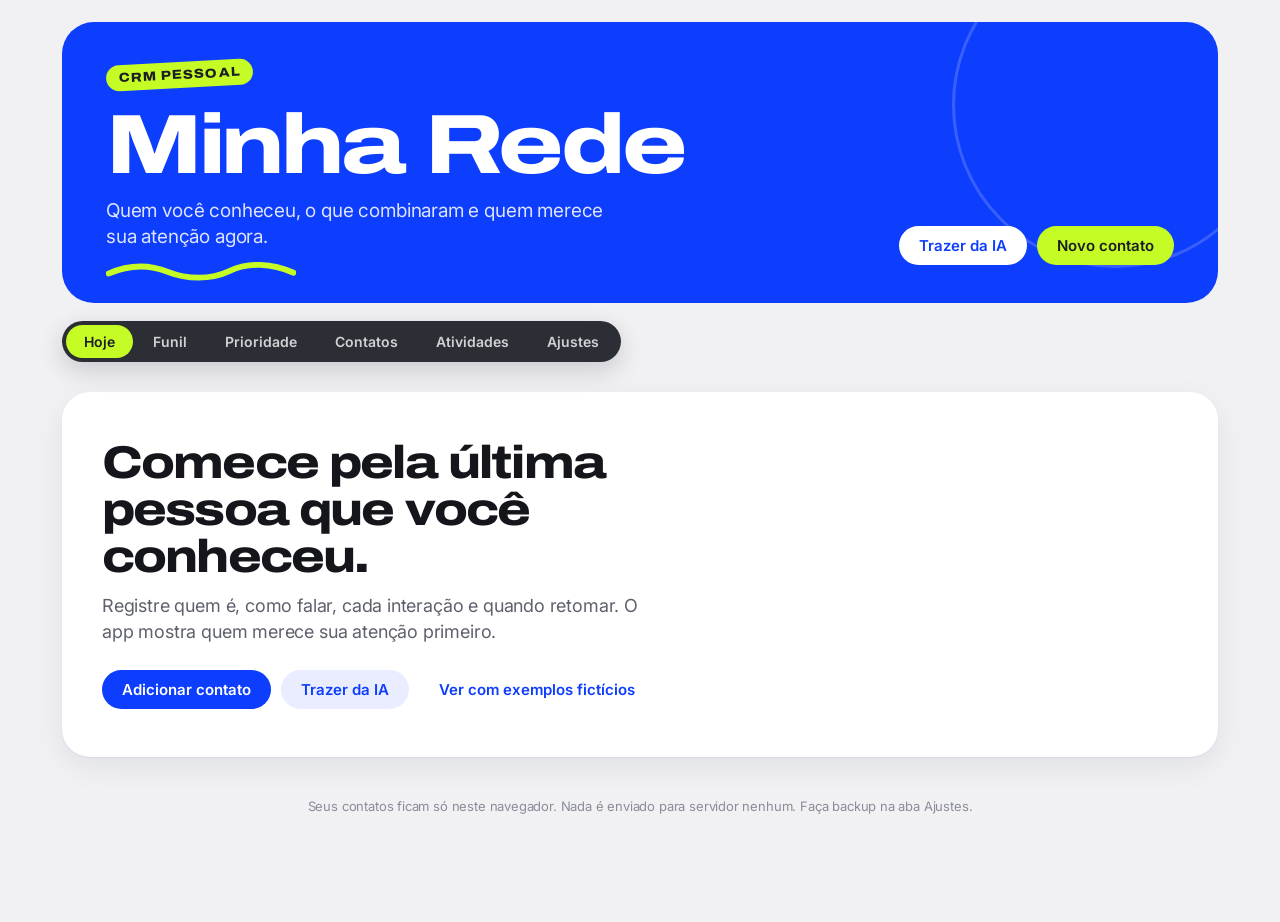
==== index.html @ cfb5c1d8 "Minha Rede: CRM pessoal do workshop IA na prática para lideranças App que roda no navegador, sem ins" ====
<!doctype html>
<html lang="pt-BR">
<head>
<meta charset="utf-8">
<meta name="viewport" content="width=device-width, initial-scale=1">
<title>Minha Rede · CRM pessoal</title>
<meta name="description" content="CRM pessoal para quem conhece muita gente em eventos e reuniões. Roda no navegador, sem servidor.">
<meta name="theme-color" content="#F1F1F4" media="(prefers-color-scheme: light)">
<meta name="theme-color" content="#111217" media="(prefers-color-scheme: dark)">
<link rel="preconnect" href="https://fonts.googleapis.com">
<link rel="preconnect" href="https://fonts.gstatic.com" crossorigin>
<link rel="stylesheet" href="https://fonts.googleapis.com/css2?family=Archivo:wdth,wght@62..125,600..900&family=Inter:wght@400;500;600;700&display=swap">
<link rel="stylesheet" href="styles.css">
</head>
<body>
<div class="wrap">
  <header class="top">
    <div class="brand">
      <span class="vol">CRM pessoal</span>
      <h1 id="appName">Minha Rede</h1>
      <p class="sub">Quem você conheceu, o que combinaram e quem merece sua atenção agora.</p>
    </div>
    <div class="actions">
      <button class="btn" type="button" data-open="importar">Trazer da IA</button>
      <button class="btn primary" type="button" data-open="novo">Novo contato</button>
    </div>
  </header>

  <nav class="tabs" aria-label="Seções">
    <button type="button" data-view="hoje">Hoje <span class="n" id="nFila"></span></button>
    <button type="button" data-view="funil">Funil</button>
    <button type="button" data-view="matriz">Prioridade</button>
    <button type="button" data-view="contatos">Contatos</button>
    <button type="button" data-view="atividades">Atividades</button>
    <button type="button" data-view="ajustes">Ajustes</button>
  </nav>

  <main id="view"></main>

  <footer class="foot">Seus contatos ficam só neste navegador. Nada é enviado para servidor nenhum. Faça backup na aba Ajustes.</footer>
</div>

<dialog id="dlg" aria-label="Janela do contato"><div id="dlgBody"></div></dialog>
<div id="toast" role="status" aria-live="polite"></div>
<noscript>Este app precisa de JavaScript ligado no navegador.</noscript>

<script src="config.js"></script>
<script src="app.js"></script>
</body>
</html>
---- styles.css ----
/* Minha Rede · identidade do workshop (azul elétrico, limão e grafite) com acabamento de app da Apple */
:root {
  --azul: #0D3DFD;
  --azul-soft: rgba(13, 61, 253, .09);
  --lima: #C6FC26;
  --grafite: #1C1E25;
  --rosa: #FF3D71;
  --laranja: #FF8A1F;

  --tint: var(--azul);
  --tint-soft: var(--azul-soft);
  --bg: #F1F1F4;
  --card: #FFFFFF;
  --ink: #15161B;
  --ink2: #5E616D;
  --muted: #8A8D99;
  --sep: rgba(28, 30, 37, .1);
  --fill: #E6E6EB;
  --field: #FFFFFF;
  --field-line: #D6D6DD;
  --red: var(--rosa);
  --shadow: 0 1px 2px rgba(20, 22, 40, .05), 0 10px 30px rgba(20, 22, 40, .07);
  --r: 22px;
  --font: "Inter", -apple-system, BlinkMacSystemFont, "SF Pro Text", "Segoe UI", Roboto, sans-serif;
  --font-d: "Archivo", "Inter", -apple-system, BlinkMacSystemFont, sans-serif;
  --risco: url("data:image/svg+xml,%3Csvg xmlns='http://www.w3.org/2000/svg' viewBox='0 0 200 24' preserveAspectRatio='none'%3E%3Cpath d='M3 15C25 4 45 4 65 13s45 10 65-1 45-9 67 2' fill='none' stroke='%23C6FC26' stroke-width='7' stroke-linecap='round'/%3E%3C/svg%3E");
}
@media (prefers-color-scheme: dark) {
  :root {
    --azul: #3D63FF;
    --azul-soft: rgba(61, 99, 255, .18);
    --bg: #111217;
    --card: #1C1E25;
    --ink: #F4F4F7;
    --ink2: #B4B6C0;
    --muted: #8A8D99;
    --sep: rgba(255, 255, 255, .09);
    --fill: #2A2D37;
    --field: #2A2D37;
    --field-line: #3A3D48;
    --shadow: none;
  }
}

* { box-sizing: border-box; }
html { color-scheme: light dark; }
body {
  margin: 0; min-height: 100vh; background: var(--bg); color: var(--ink);
  font: 400 16px/1.47 var(--font); letter-spacing: -.011em; -webkit-font-smoothing: antialiased;
}
:focus-visible { outline: 3px solid var(--lima); outline-offset: 2px; }

/* Estrutura */
.wrap { max-width: 1200px; margin: 0 auto; padding: 0 22px; }

/* Cabeçalho: faixa azul como a capa do workshop */
header.top {
  position: relative; overflow: hidden; display: flex; justify-content: space-between; align-items: flex-end; gap: 24px; flex-wrap: wrap;
  margin: 22px 0 18px; padding: 40px 44px 38px; border-radius: 32px; background: var(--azul); color: #fff;
}
header.top::after {
  content: ""; position: absolute; right: -60px; top: -80px; width: 320px; height: 320px; border-radius: 50%;
  border: 3px solid rgba(255, 255, 255, .18); pointer-events: none;
}
header.top::before {
  content: ""; position: absolute; left: 44px; bottom: 22px; width: 190px; height: 20px; background: var(--risco) no-repeat center/100% 100%; pointer-events: none;
}
.brand { position: relative; z-index: 1; }
.vol {
  display: inline-block; background: var(--lima); color: var(--grafite); font: 800 13px var(--font-d); font-stretch: 112%;
  letter-spacing: .08em; text-transform: uppercase; padding: 6px 13px; border-radius: 999px; transform: rotate(-3deg);
}
h1 { font: 800 clamp(46px, 7vw, 84px)/.95 var(--font-d); font-stretch: 125%; letter-spacing: -.04em; margin: 18px 0 12px; }
.sub { color: rgba(255, 255, 255, .86); max-width: 42ch; margin: 0 0 14px; font-size: 19px; line-height: 1.4; }
.actions, .row { display: flex; gap: 10px; align-items: center; flex-wrap: wrap; }
header.top .actions { position: relative; z-index: 1; }
header.top .btn { background: #fff; color: var(--azul); }
header.top .btn.primary { background: var(--lima); color: var(--grafite); }

/* Controle segmentado */
.tabs {
  position: sticky; top: 12px; z-index: 5; display: inline-flex; gap: 2px; padding: 4px; margin-bottom: 30px;
  max-width: 100%; overflow-x: auto; border-radius: 999px;
  background: color-mix(in srgb, var(--grafite) 92%, transparent); backdrop-filter: saturate(180%) blur(20px);
  box-shadow: 0 8px 24px rgba(20, 22, 40, .18);
}
.tabs button {
  appearance: none; border: 0; background: transparent; color: rgba(255, 255, 255, .78);
  font: 600 14px var(--font); padding: 8px 18px; border-radius: 999px; cursor: pointer; white-space: nowrap;
}
.tabs button:hover { color: #fff; }
.tabs button[aria-current="page"] { background: var(--lima); color: var(--grafite); }
.n { display: inline-grid; place-items: center; min-width: 19px; height: 19px; padding: 0 5px; margin-left: 5px; border-radius: 999px; background: var(--rosa); color: #fff; font-size: 11.5px; font-weight: 700; }
.n:empty { display: none; }

/* Botões e chips */
.btn {
  appearance: none; display: inline-flex; align-items: center; gap: 6px; border: 0;
  background: var(--tint-soft); color: var(--tint); font: 600 15px var(--font);
  padding: 10px 20px; border-radius: 999px; cursor: pointer; text-decoration: none; transition: filter .15s, transform .1s;
}
.btn:hover { filter: brightness(.96); }
.btn:active { transform: scale(.97); }
.btn.primary { background: var(--azul); color: #fff; }
.btn.ghost { background: transparent; }
.btn.ghost:hover { background: var(--tint-soft); }
.btn.danger { background: rgba(255, 61, 113, .1); color: var(--rosa); }
.btn.sm { padding: 6px 14px; font-size: 13px; }
.chip {
  display: inline-flex; align-items: center; border: 0; background: var(--fill); color: var(--ink);
  border-radius: 999px; padding: 6px 13px; font: 600 13px var(--font); cursor: pointer; text-decoration: none; white-space: nowrap;
}
.chip:hover { background: var(--lima); color: var(--grafite); }

/* Cores por quadrante */
.q-agir { --qc: var(--rosa); --qt: #fff; }
.q-agendar { --qc: var(--azul); --qt: #fff; }
.q-rapido { --qc: var(--lima); --qt: var(--grafite); }
.q-depois { --qc: #5B5E6B; --qt: #fff; }
.badge { display: inline-block; font: 700 12px var(--font); padding: 3px 10px; border-radius: 999px; color: var(--qt); background: var(--qc); }
.avatar {
  flex: none; width: 44px; height: 44px; border-radius: 50%; display: grid; place-items: center;
  font: 800 14px var(--font-d); font-stretch: 112%; color: var(--qt, #fff); background: var(--qc, #5B5E6B);
}
.avatar.sm { width: 32px; height: 32px; font-size: 11px; }
.avatar.lg { width: 68px; height: 68px; font-size: 22px; }

/* Tela Hoje */
.metrics { display: grid; grid-template-columns: repeat(4, minmax(0, 1fr)); gap: 12px; margin-bottom: 40px; }
.metric { border-radius: var(--r); padding: 18px 20px; background: var(--card); box-shadow: var(--shadow); }
.metric:nth-child(1) { background: var(--grafite); color: #fff; }
.metric:nth-child(2) { background: var(--rosa); color: #fff; }
.metric:nth-child(3) { background: var(--lima); color: var(--grafite); }
.metric:nth-child(4) { background: var(--azul); color: #fff; }
.metric span { font: 600 13px var(--font); opacity: .85; }
.metric b { display: block; font: 800 46px/1.05 var(--font-d); font-stretch: 125%; letter-spacing: -.04em; margin-top: 6px; }

.bloco { margin-bottom: 40px; }
.bloco-h h2 { font: 800 30px/1.1 var(--font-d); font-stretch: 118%; letter-spacing: -.03em; margin: 0; }
.bloco-h p { color: var(--ink2); margin: 4px 0 14px; font-size: 16px; }
.lista { background: var(--card); border-radius: var(--r); box-shadow: var(--shadow); overflow: hidden; }

.card {
  position: relative; display: grid; grid-template-columns: auto minmax(0, 1fr) auto; gap: 14px; align-items: start; cursor: pointer;
  padding: 18px 22px 18px 26px; border-bottom: 1px solid var(--sep); transition: background .15s;
}
.card::before { content: ""; position: absolute; left: 0; top: 14px; bottom: 14px; width: 5px; border-radius: 0 5px 5px 0; background: var(--qc); }
.card:last-child { border-bottom: 0; }
.card:hover { background: color-mix(in srgb, var(--fill) 40%, transparent); }
.linha1 { display: flex; align-items: center; gap: 8px; flex-wrap: wrap; }
.card h3 { margin: 0; font: 700 17px var(--font); letter-spacing: -.015em; }
.meta { margin: 1px 0 0; color: var(--ink2); font-size: 15px; }
.why { margin: 6px 0 0; color: var(--muted); font-size: 13px; }
.next { margin: 8px 0 0; font-size: 15px; }
.next span { font-weight: 700; color: var(--azul); margin-right: 6px; }
.next span::after { content: ":"; }
.quick { display: flex; flex-direction: column; gap: 6px; align-items: flex-end; }

/* Tela Prioridade */
.regra {
  display: flex; gap: 16px; align-items: center; justify-content: space-between; flex-wrap: wrap;
  background: var(--card); border-radius: var(--r); box-shadow: var(--shadow);
  padding: 16px 22px; margin-bottom: 14px; color: var(--ink2); font-size: 15px;
}
.regra p { margin: 0; max-width: 78ch; }
.regra b { color: var(--ink); font-weight: 700; }
.matriz { display: grid; grid-template-columns: 1fr 1fr; gap: 12px; }
.quad { background: var(--card); border-radius: 24px; box-shadow: var(--shadow); padding: 0 20px 12px; min-height: 200px; overflow: hidden; }
.quad-h { display: flex; align-items: center; gap: 10px; flex-wrap: wrap; margin: 0 -20px 6px; padding: 14px 20px; background: var(--qc); color: var(--qt); }
.quad-h h3 { font: 800 21px var(--font-d); font-stretch: 112%; letter-spacing: -.02em; margin: 0; }
.quad-h span { font-size: 13px; opacity: .85; }
.quad-h b { margin-left: auto; font: 800 24px var(--font-d); font-stretch: 125%; }
.mini {
  display: flex; gap: 12px; align-items: center; width: 100%; padding: 10px 0; text-align: left;
  font: inherit; color: var(--ink); cursor: pointer; background: transparent; border: 0; border-top: 1px solid var(--sep);
}
.quad-h + .mini { border-top: 0; }
.mini:hover b { color: var(--azul); }
.mini b { display: block; font-size: 15px; font-weight: 700; }
.mini small { display: block; color: var(--muted); font-size: 13px; }
.quad .nada { padding: 8px 0; }

/* Tela Contatos */
.filtros { display: grid; grid-template-columns: minmax(0, 1fr) 200px 200px; gap: 10px; margin-bottom: 14px; }
.tabela { background: var(--card); border-radius: var(--r); box-shadow: var(--shadow); overflow: hidden; }
.tr {
  display: grid; grid-template-columns: minmax(0, 2.2fr) 1.1fr 1.3fr 1fr 1.2fr; gap: 12px; align-items: center;
  width: 100%; padding: 12px 22px; border: 0; border-bottom: 1px solid var(--sep);
  background: transparent; color: var(--ink); font: inherit; font-size: 15px; text-align: left; cursor: pointer;
}
.tr:last-child { border-bottom: 0; }
.tr:hover { background: color-mix(in srgb, var(--fill) 40%, transparent); }
.th { cursor: default; color: var(--muted); font: 700 12px var(--font); letter-spacing: .06em; text-transform: uppercase; }
.th:hover { background: transparent; }
.pessoa { display: flex; gap: 12px; align-items: center; min-width: 0; }
.pessoa b { display: block; font-weight: 700; }
.pessoa small { display: block; color: var(--muted); font-size: 13px; white-space: nowrap; overflow: hidden; text-overflow: ellipsis; }

/* Formulários */
input, select, textarea {
  width: 100%; font: 400 16px var(--font); color: var(--ink); letter-spacing: -.011em;
  background: var(--field); border: 1px solid var(--field-line); border-radius: 12px; padding: 10px 12px;
  transition: border-color .15s, box-shadow .15s;
}
textarea { resize: vertical; min-height: 72px; }
input:focus, select:focus, textarea:focus { outline: none; border-color: var(--azul); box-shadow: 0 0 0 4px var(--azul-soft); }
input::placeholder, textarea::placeholder { color: var(--muted); }
.campo { display: block; }
.campo > span { display: block; font: 600 13px var(--font); color: var(--ink2); margin-bottom: 5px; }
.campo em { color: var(--rosa); font-style: normal; }
.campo small { display: block; color: var(--muted); font-size: 12px; margin-top: 4px; }
.grid2 { display: grid; grid-template-columns: 1fr 1fr; gap: 12px; }
.grid3 { display: grid; grid-template-columns: repeat(3, minmax(0, 1fr)); gap: 12px; }
fieldset { border: 0; padding: 0; margin: 0 0 26px; min-width: 0; }
legend { font: 800 20px var(--font-d); font-stretch: 112%; letter-spacing: -.02em; margin-bottom: 10px; padding: 0; }
fieldset > .campo, fieldset > .grid2 + .campo { margin-top: 12px; }
.check { display: flex; gap: 10px; align-items: center; margin-top: 12px; font-size: 15px; color: var(--ink2); }
.check input { width: 20px; height: 20px; accent-color: var(--azul); }
.atalhos { display: flex; gap: 6px; flex-wrap: wrap; margin-top: 10px; }
.erro { color: var(--rosa); font-size: 14px; margin: 6px 0 0; }
.erro:empty { display: none; }

/* Janela */
dialog {
  width: min(760px, calc(100vw - 24px)); max-height: calc(100vh - 40px); padding: 0; overflow: auto;
  border: 0; border-radius: 26px; color: var(--ink); background: var(--card);
  box-shadow: 0 30px 90px rgba(10, 12, 40, .3);
}
dialog::backdrop { background: rgba(13, 20, 60, .35); backdrop-filter: blur(6px); }
.dlg-h {
  position: sticky; top: 0; z-index: 2; display: flex; justify-content: space-between; gap: 16px; align-items: flex-start;
  padding: 22px 24px 16px; border-bottom: 1px solid var(--sep);
  background: color-mix(in srgb, var(--card) 88%, transparent); backdrop-filter: saturate(180%) blur(20px);
}
.dlg-h h2 { font: 800 30px/1.05 var(--font-d); font-stretch: 118%; letter-spacing: -.035em; margin: 8px 0 0; }
.dlg-h .vol { font-size: 11px; }
.dlg-b { padding: 18px 24px 6px; }
.dlg-f { display: flex; justify-content: flex-end; gap: 10px; flex-wrap: wrap; padding: 14px 24px 22px; }
.x {
  flex: none; appearance: none; width: 32px; height: 32px; border-radius: 50%; cursor: pointer; border: 0;
  background: var(--fill); color: var(--ink2); font-size: 19px; line-height: 1;
}
.pessoa-h { display: flex; gap: 16px; align-items: center; }
.pessoa-h .meta { margin-top: 2px; }
.why.big { font-size: 15px; color: var(--ink2); margin: 0 0 14px; }
.concluir { border-radius: 20px; padding: 18px; margin: 18px 0; background: var(--bg); transition: box-shadow .3s; }
.concluir.pulse { box-shadow: 0 0 0 3px var(--lima), 0 0 0 7px var(--azul-soft); }
.dlg-b h3 { font: 800 20px var(--font-d); font-stretch: 112%; letter-spacing: -.02em; margin: 0 0 4px; }
.concluir p { margin: 0 0 10px; color: var(--muted); font-size: 14px; }
.concluir .grid2 { margin: 10px 0 0; }
.concluir .btn { margin-top: 12px; }
.dados { display: grid; grid-template-columns: 170px minmax(0, 1fr); gap: 0; margin: 0 0 24px; font-size: 15px; background: var(--bg); border-radius: 16px; overflow: hidden; }
.dados dt, .dados dd { padding: 10px 14px; border-bottom: 1px solid var(--sep); }
.dados dt { color: var(--muted); }
.dados dd { margin: 0; white-space: pre-wrap; word-break: break-word; }
.dados dt:last-of-type, .dados dd:last-of-type { border-bottom: 0; }
.dados a { color: var(--azul); }
.passos { padding-left: 20px; margin: 0 0 16px; display: grid; gap: 10px; color: var(--ink2); }
.passos b { color: var(--ink); font-weight: 700; }
.passos .btn { margin-top: 8px; }

/* Tipos de interação: cor de cada um */
.ti-reuniao { --tc: var(--azul); }
.ti-ligacao { --tc: #12A150; }
.ti-whatsapp { --tc: #1DAA55; }
.ti-email { --tc: var(--laranja); }
.ti-linkedin { --tc: #0A66C2; }
.ti-evento { --tc: #8B3DFF; }
.ti-cafe { --tc: #A0673C; }
.ti-nota { --tc: #5B5E6B; }
.ti-sistema { --tc: #9A9DA8; }
.ti-inicio { --tc: #7FA800; }

/* Linha do tempo */
.tempo-h { display: flex; align-items: baseline; justify-content: space-between; margin: 26px 0 8px; }
.tempo-h h3 { margin: 0; }
.tempo-h span { color: var(--muted); font-size: 14px; }
.timeline { list-style: none; margin: 0; padding: 0; position: relative; }
.timeline::before { content: ""; position: absolute; left: 17px; top: 8px; bottom: 8px; width: 2px; background: var(--sep); }
.timeline li { position: relative; display: grid; grid-template-columns: 36px minmax(0, 1fr); gap: 12px; padding: 0 0 18px; }
.timeline .ico {
  position: relative; z-index: 1; width: 36px; height: 36px; border-radius: 50%; display: grid; place-items: center;
  color: #fff; background: var(--tc); box-shadow: 0 0 0 4px var(--card);
}
.timeline .ico svg { width: 18px; height: 18px; }
.timeline .t-c { padding-top: 6px; min-width: 0; }
.t-h { display: flex; align-items: baseline; gap: 10px; flex-wrap: wrap; }
.t-h b { font-weight: 700; font-size: 15px; }
.t-h time { font-size: 13px; color: var(--muted); }
.t-c p { margin: 4px 0 0; font-size: 15px; background: var(--bg); border-radius: 14px; padding: 10px 12px; white-space: pre-wrap; word-break: break-word; }
.timeline li.sis { padding-bottom: 12px; }
.timeline li.sis .ico { width: 36px; height: 24px; background: transparent; color: var(--tc); box-shadow: none; }
.timeline li.sis .t-c { padding-top: 2px; }
.timeline li.sis b { font-weight: 500; color: var(--ink2); font-size: 14px; }
.lnk { appearance: none; border: 0; background: none; color: var(--muted); font: 500 12px var(--font); cursor: pointer; padding: 0; margin-left: auto; opacity: 0; transition: opacity .15s; }
.timeline li:hover .lnk, .lnk:focus-visible { opacity: 1; }
.lnk:hover { color: var(--rosa); }

/* Detalhe em duas colunas, como CRM de empresa */
dialog.largo { width: min(1080px, calc(100vw - 24px)); }
.det-grid { display: grid; grid-template-columns: 330px minmax(0, 1fr); gap: 0; }
.det-lado { padding: 18px 22px 24px; border-right: 1px solid var(--sep); background: color-mix(in srgb, var(--bg) 60%, var(--card)); }
.det-lado .campo { margin-bottom: 12px; }
.det-lado .acoes { margin-bottom: 14px; }
.det-lado .dados { grid-template-columns: 1fr; background: var(--card); }
.det-lado .dados dt { border-bottom: 0; padding-bottom: 0; font-size: 12.5px; }
.det-lado .dados dd { padding-top: 2px; }
.det-fluxo { padding: 18px 24px 24px; min-width: 0; }
.det-fluxo .concluir { margin-top: 0; }
.seg-int { display: flex; flex-wrap: wrap; gap: 6px; margin: 8px 0 12px; }
.chip-int {
  appearance: none; display: inline-flex; align-items: center; gap: 6px; border: 0; cursor: pointer;
  background: var(--card); color: var(--ink); border-radius: 999px; padding: 6px 12px 6px 9px; font: 600 13px var(--font);
  box-shadow: inset 0 0 0 1px var(--sep);
}
.chip-int svg { width: 16px; height: 16px; color: var(--tc); }
.chip-int.on { background: var(--tc); color: #fff; box-shadow: none; }
.chip-int.on svg { color: #fff; }
.grid-int { display: grid; grid-template-columns: minmax(0, 1fr) 170px; gap: 12px; align-items: start; margin-bottom: 12px; }

/* Última interação no cartão */
.ult { display: flex; gap: 6px; align-items: flex-start; margin: 6px 0 0; font-size: 13.5px; color: var(--ink2); }
.ult svg { flex: none; width: 15px; height: 15px; color: var(--tc); margin-top: 2px; }
.ult span { overflow: hidden; display: -webkit-box; -webkit-line-clamp: 1; -webkit-box-orient: vertical; }

/* Funil */
.funil { display: grid; grid-auto-flow: column; grid-auto-columns: minmax(190px, 1fr); gap: 12px; overflow-x: auto; padding-bottom: 8px; }
.coluna { background: color-mix(in srgb, var(--fill) 60%, transparent); border-radius: 22px; padding: 12px; min-height: 320px; transition: background .15s, box-shadow .15s; }
.coluna:nth-child(1) .col-h b { background: var(--grafite); color: #fff; }
.coluna:nth-child(2) .col-h b { background: var(--azul); color: #fff; }
.coluna:nth-child(3) .col-h b { background: var(--lima); color: var(--grafite); }
.coluna:nth-child(4) .col-h b { background: var(--rosa); color: #fff; }
.coluna.alvo { background: var(--azul-soft); box-shadow: inset 0 0 0 2px var(--azul); }
.col-h { display: flex; align-items: center; justify-content: space-between; padding: 2px 4px 10px; }
.col-h h3 { margin: 0; font: 800 15px var(--font-d); font-stretch: 112%; }
.col-h b { font: 700 12.5px var(--font); color: var(--ink2); background: var(--card); border-radius: 999px; padding: 2px 9px; }
.kcard { position: relative; background: var(--card); border-radius: 16px; padding: 12px 12px 12px 16px; margin-bottom: 8px; box-shadow: 0 1px 2px rgba(0, 0, 0, .06), 0 4px 12px rgba(20, 22, 40, .05); cursor: grab; overflow: hidden; }
.kcard::before { content: ""; position: absolute; left: 0; top: 0; bottom: 0; width: 4px; background: var(--qc); }
.kcard:active { cursor: grabbing; }
.kcard.arrastando { opacity: .45; }
.k-top { display: flex; gap: 10px; align-items: center; }
.k-top b { display: block; font-size: 14.5px; font-weight: 700; }
.k-top small { display: block; color: var(--muted); font-size: 12.5px; }
.kcard p { margin: 8px 0 0; font-size: 13.5px; color: var(--ink2); }
.k-pe { display: flex; justify-content: space-between; align-items: center; margin-top: 10px; }
.k-pe small { color: var(--muted); font-size: 12.5px; }
.vazia { color: var(--muted); font-size: 13px; text-align: center; border: 1.5px dashed var(--sep); border-radius: 14px; padding: 18px 8px; margin: 0; }

/* Atividades */
.filtros.f2 { grid-template-columns: 260px 220px; }
.feed { background: var(--card); border-radius: var(--r); box-shadow: var(--shadow); padding: 4px 0 8px; }
.dia { margin: 0; padding: 16px 22px 6px; font: 800 14px var(--font-d); font-stretch: 112%; color: var(--ink); }
.dia span { color: var(--muted); font: 400 13px var(--font); margin-left: 6px; }
.feed-row {
  display: grid; grid-template-columns: 36px minmax(0, 1fr); gap: 12px; width: 100%; text-align: left;
  padding: 10px 22px; border: 0; background: transparent; color: var(--ink); font: inherit; cursor: pointer;
}
.feed-row:hover { background: color-mix(in srgb, var(--fill) 40%, transparent); }
.feed-row .ico { width: 36px; height: 36px; border-radius: 50%; display: grid; place-items: center; color: #fff; background: var(--tc); }
.feed-row .ico svg { width: 18px; height: 18px; }
.f-c b { display: block; font-weight: 700; font-size: 15px; }
.f-c small { display: block; color: var(--muted); font-size: 13px; }
.f-t { display: block; margin-top: 4px; font-size: 14.5px; color: var(--ink2); }

/* Estados vazios, ajustes, rodapé */
.vazio { background: var(--card); border-radius: 28px; box-shadow: var(--shadow); padding: 48px 40px; }
.vazio h2 { font: 800 clamp(30px, 4.2vw, 46px)/1.02 var(--font-d); font-stretch: 118%; letter-spacing: -.04em; margin: 0 0 12px; max-width: 18ch; }
.vazio p { color: var(--ink2); max-width: 50ch; margin: 0 0 24px; font-size: 18px; }
.nada { color: var(--muted); font-size: 15px; margin: 8px 0; }
.bloco > .nada { background: var(--card); border-radius: var(--r); box-shadow: var(--shadow); padding: 18px 22px; }
.painel { background: var(--card); border-radius: var(--r); box-shadow: var(--shadow); padding: 24px; }
.painel h3 { font: 800 20px var(--font-d); font-stretch: 112%; letter-spacing: -.02em; margin: 24px 0 10px; }
.painel h3:first-child { margin-top: 0; }
.presets { display: flex; gap: 8px; flex-wrap: wrap; margin-bottom: 14px; }
.tipo-linha { display: grid; grid-template-columns: minmax(0, 1fr) 160px auto; gap: 8px; margin-bottom: 8px; }
.foot { color: var(--muted); font-size: 13px; padding: 40px 0 36px; text-align: center; }

#toast {
  position: fixed; left: 50%; bottom: 28px; z-index: 20; transform: translate(-50%, 16px); opacity: 0; pointer-events: none;
  max-width: calc(100vw - 32px); padding: 11px 20px; border-radius: 999px; font-size: 15px; font-weight: 600;
  color: var(--grafite); background: var(--lima); box-shadow: 0 10px 30px rgba(20, 22, 40, .2); transition: opacity .25s, transform .25s;
}
#toast.on { opacity: 1; transform: translate(-50%, 0); }

/* Celular */
@media (max-width: 760px) {
  header.top { padding: 30px 24px 28px; border-radius: 26px; }
  header.top::before { display: none; }
  .metrics { grid-template-columns: 1fr 1fr; }
  .matriz { grid-template-columns: 1fr; }
  .card { grid-template-columns: auto minmax(0, 1fr); }
  .quick { grid-column: 1 / -1; flex-direction: row; flex-wrap: wrap; align-items: center; }
  .filtros { grid-template-columns: 1fr; }
  .tr { grid-template-columns: minmax(0, 1fr) auto; }
  .tr > span:nth-child(2), .tr > span:nth-child(3), .tr > span:nth-child(4) { display: none; }
  .grid2, .grid3 { grid-template-columns: 1fr; }
  .dados { grid-template-columns: 1fr; }
  .dados dt { border-bottom: 0; padding-bottom: 0; }
  .dlg-h, .dlg-b, .dlg-f { padding-left: 18px; padding-right: 18px; }
  .dlg-h h2 { font-size: 26px; }
  .tipo-linha { grid-template-columns: minmax(0, 1fr) 120px; }
  .tipo-linha .btn { grid-column: 1 / -1; justify-self: start; }
  .vazio { padding: 32px 22px; }
  .det-grid { grid-template-columns: 1fr; }
  .det-lado { border-right: 0; border-bottom: 1px solid var(--sep); }
  .grid-int { grid-template-columns: 1fr; }
  .filtros.f2 { grid-template-columns: 1fr; }
  .funil { grid-auto-columns: 78%; }
}

@media (prefers-reduced-motion: reduce) {
  * { transition: none !important; }
}
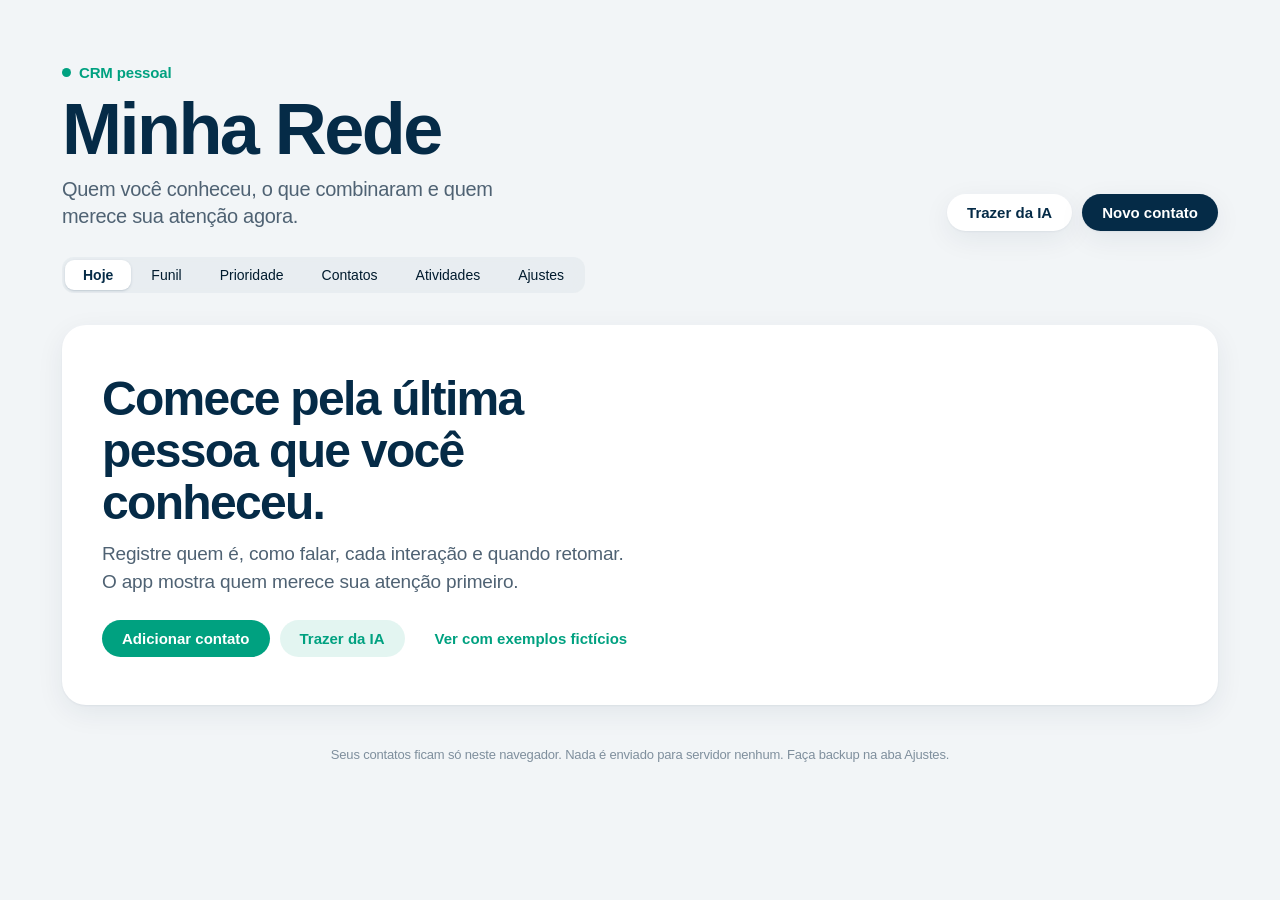
==== commit 6cc47248: "Visual com as cores da Fundação Lemann e design no estilo Apple Azul-marinho e verde da Fundação Lem" ====
--- a/index.html
+++ b/index.html
@@ -5,11 +5,8 @@
 <meta name="viewport" content="width=device-width, initial-scale=1">
 <title>Minha Rede · CRM pessoal</title>
 <meta name="description" content="CRM pessoal para quem conhece muita gente em eventos e reuniões. Roda no navegador, sem servidor.">
-<meta name="theme-color" content="#F1F1F4" media="(prefers-color-scheme: light)">
-<meta name="theme-color" content="#111217" media="(prefers-color-scheme: dark)">
-<link rel="preconnect" href="https://fonts.googleapis.com">
-<link rel="preconnect" href="https://fonts.gstatic.com" crossorigin>
-<link rel="stylesheet" href="https://fonts.googleapis.com/css2?family=Archivo:wdth,wght@62..125,600..900&family=Inter:wght@400;500;600;700&display=swap">
+<meta name="theme-color" content="#F2F5F7" media="(prefers-color-scheme: light)">
+<meta name="theme-color" content="#07131C" media="(prefers-color-scheme: dark)">
 <link rel="stylesheet" href="styles.css">
 </head>
 <body>
--- a/styles.css
+++ b/styles.css
@@ -1,43 +1,45 @@
-/* Minha Rede · identidade do workshop (azul elétrico, limão e grafite) com acabamento de app da Apple */
+/* Minha Rede · cores da Fundação Lemann (azul-marinho e verde) com design no estilo Apple */
 :root {
-  --azul: #0D3DFD;
-  --azul-soft: rgba(13, 61, 253, .09);
-  --lima: #C6FC26;
-  --grafite: #1C1E25;
-  --rosa: #FF3D71;
-  --laranja: #FF8A1F;
-
-  --tint: var(--azul);
-  --tint-soft: var(--azul-soft);
-  --bg: #F1F1F4;
+  --marinho: #052B47;
+  --verde: #00A180;
+  --verde-soft: rgba(0, 161, 128, .11);
+  --azul: #0C436B;
+  --ambar: #F29D0C;
+  --coral: #E5484D;
+  --cinza-azul: #8A9BAB;
+
+  --tint: var(--verde);
+  --tint-soft: var(--verde-soft);
+  --bg: #F2F5F7;
   --card: #FFFFFF;
-  --ink: #15161B;
-  --ink2: #5E616D;
-  --muted: #8A8D99;
-  --sep: rgba(28, 30, 37, .1);
-  --fill: #E6E6EB;
+  --ink: #011B2E;
+  --ink2: #4F6273;
+  --muted: #7F8F9D;
+  --sep: rgba(5, 43, 71, .1);
+  --fill: #E6ECF0;
   --field: #FFFFFF;
-  --field-line: #D6D6DD;
-  --red: var(--rosa);
-  --shadow: 0 1px 2px rgba(20, 22, 40, .05), 0 10px 30px rgba(20, 22, 40, .07);
-  --r: 22px;
-  --font: "Inter", -apple-system, BlinkMacSystemFont, "SF Pro Text", "Segoe UI", Roboto, sans-serif;
-  --font-d: "Archivo", "Inter", -apple-system, BlinkMacSystemFont, sans-serif;
-  --risco: url("data:image/svg+xml,%3Csvg xmlns='http://www.w3.org/2000/svg' viewBox='0 0 200 24' preserveAspectRatio='none'%3E%3Cpath d='M3 15C25 4 45 4 65 13s45 10 65-1 45-9 67 2' fill='none' stroke='%23C6FC26' stroke-width='7' stroke-linecap='round'/%3E%3C/svg%3E");
+  --field-line: #D3DCE3;
+  --red: var(--coral);
+  --shadow: 0 1px 2px rgba(5, 43, 71, .05), 0 8px 28px rgba(5, 43, 71, .07);
+  --r: 20px;
+  --font: -apple-system, BlinkMacSystemFont, "SF Pro Text", "Inter", "Segoe UI", Roboto, sans-serif;
+  --font-d: -apple-system, BlinkMacSystemFont, "SF Pro Display", "Inter", "Segoe UI", Roboto, sans-serif;
 }
 @media (prefers-color-scheme: dark) {
   :root {
-    --azul: #3D63FF;
-    --azul-soft: rgba(61, 99, 255, .18);
-    --bg: #111217;
-    --card: #1C1E25;
-    --ink: #F4F4F7;
-    --ink2: #B4B6C0;
-    --muted: #8A8D99;
+    --marinho: #7FB3DA;
+    --verde: #1FC39E;
+    --verde-soft: rgba(31, 195, 158, .16);
+    --azul: #5FA0D0;
+    --bg: #07131C;
+    --card: #10202C;
+    --ink: #EEF4F8;
+    --ink2: #A9BAC7;
+    --muted: #7F92A1;
     --sep: rgba(255, 255, 255, .09);
-    --fill: #2A2D37;
-    --field: #2A2D37;
-    --field-line: #3A3D48;
+    --fill: #1B2E3C;
+    --field: #1B2E3C;
+    --field-line: #2A4152;
     --shadow: none;
   }
 }
@@ -48,49 +50,29 @@
   margin: 0; min-height: 100vh; background: var(--bg); color: var(--ink);
   font: 400 16px/1.47 var(--font); letter-spacing: -.011em; -webkit-font-smoothing: antialiased;
 }
-:focus-visible { outline: 3px solid var(--lima); outline-offset: 2px; }
+:focus-visible { outline: 3px solid var(--verde-soft); outline-offset: 2px; }
 
 /* Estrutura */
 .wrap { max-width: 1200px; margin: 0 auto; padding: 0 22px; }
-
-/* Cabeçalho: faixa azul como a capa do workshop */
-header.top {
-  position: relative; overflow: hidden; display: flex; justify-content: space-between; align-items: flex-end; gap: 24px; flex-wrap: wrap;
-  margin: 22px 0 18px; padding: 40px 44px 38px; border-radius: 32px; background: var(--azul); color: #fff;
-}
-header.top::after {
-  content: ""; position: absolute; right: -60px; top: -80px; width: 320px; height: 320px; border-radius: 50%;
-  border: 3px solid rgba(255, 255, 255, .18); pointer-events: none;
-}
-header.top::before {
-  content: ""; position: absolute; left: 44px; bottom: 22px; width: 190px; height: 20px; background: var(--risco) no-repeat center/100% 100%; pointer-events: none;
-}
-.brand { position: relative; z-index: 1; }
-.vol {
-  display: inline-block; background: var(--lima); color: var(--grafite); font: 800 13px var(--font-d); font-stretch: 112%;
-  letter-spacing: .08em; text-transform: uppercase; padding: 6px 13px; border-radius: 999px; transform: rotate(-3deg);
-}
-h1 { font: 800 clamp(46px, 7vw, 84px)/.95 var(--font-d); font-stretch: 125%; letter-spacing: -.04em; margin: 18px 0 12px; }
-.sub { color: rgba(255, 255, 255, .86); max-width: 42ch; margin: 0 0 14px; font-size: 19px; line-height: 1.4; }
+header.top { display: flex; justify-content: space-between; align-items: flex-end; gap: 24px; flex-wrap: wrap; padding: 60px 0 26px; }
+.vol { display: inline-flex; align-items: center; gap: 8px; color: var(--verde); font: 600 15px var(--font); letter-spacing: -.01em; }
+.vol::before { content: ""; width: 9px; height: 9px; border-radius: 50%; background: var(--verde); }
+h1 { font: 700 clamp(44px, 6.5vw, 72px)/1.03 var(--font-d); letter-spacing: -.035em; margin: 8px 0 10px; color: var(--marinho); }
+.sub { color: var(--ink2); max-width: 42ch; margin: 0; font-size: 20px; line-height: 1.38; letter-spacing: -.015em; }
 .actions, .row { display: flex; gap: 10px; align-items: center; flex-wrap: wrap; }
-header.top .actions { position: relative; z-index: 1; }
-header.top .btn { background: #fff; color: var(--azul); }
-header.top .btn.primary { background: var(--lima); color: var(--grafite); }
 
 /* Controle segmentado */
 .tabs {
-  position: sticky; top: 12px; z-index: 5; display: inline-flex; gap: 2px; padding: 4px; margin-bottom: 30px;
-  max-width: 100%; overflow-x: auto; border-radius: 999px;
-  background: color-mix(in srgb, var(--grafite) 92%, transparent); backdrop-filter: saturate(180%) blur(20px);
-  box-shadow: 0 8px 24px rgba(20, 22, 40, .18);
+  position: sticky; top: 12px; z-index: 5; display: inline-flex; gap: 2px; padding: 3px; margin-bottom: 32px;
+  max-width: 100%; overflow-x: auto; border-radius: 12px;
+  background: color-mix(in srgb, var(--fill) 88%, transparent); backdrop-filter: saturate(180%) blur(20px);
 }
 .tabs button {
-  appearance: none; border: 0; background: transparent; color: rgba(255, 255, 255, .78);
-  font: 600 14px var(--font); padding: 8px 18px; border-radius: 999px; cursor: pointer; white-space: nowrap;
-}
-.tabs button:hover { color: #fff; }
-.tabs button[aria-current="page"] { background: var(--lima); color: var(--grafite); }
-.n { display: inline-grid; place-items: center; min-width: 19px; height: 19px; padding: 0 5px; margin-left: 5px; border-radius: 999px; background: var(--rosa); color: #fff; font-size: 11.5px; font-weight: 700; }
+  appearance: none; border: 0; background: transparent; color: var(--ink);
+  font: 500 14px var(--font); padding: 7px 18px; border-radius: 9px; cursor: pointer; white-space: nowrap;
+}
+.tabs button[aria-current="page"] { background: var(--card); font-weight: 600; color: var(--marinho); box-shadow: 0 1px 3px rgba(5, 43, 71, .14), 0 1px 1px rgba(5, 43, 71, .05); }
+.n { display: inline-grid; place-items: center; min-width: 19px; height: 19px; padding: 0 5px; margin-left: 5px; border-radius: 999px; background: var(--coral); color: #fff; font-size: 11.5px; font-weight: 600; }
 .n:empty { display: none; }
 
 /* Botões e chips */
@@ -101,58 +83,59 @@
 }
 .btn:hover { filter: brightness(.96); }
 .btn:active { transform: scale(.97); }
-.btn.primary { background: var(--azul); color: #fff; }
+.btn.primary { background: var(--verde); color: #fff; }
 .btn.ghost { background: transparent; }
 .btn.ghost:hover { background: var(--tint-soft); }
-.btn.danger { background: rgba(255, 61, 113, .1); color: var(--rosa); }
+.btn.danger { background: rgba(229, 72, 77, .1); color: var(--coral); }
 .btn.sm { padding: 6px 14px; font-size: 13px; }
+header.top .btn { background: var(--card); color: var(--marinho); box-shadow: var(--shadow); }
+header.top .btn.primary { background: var(--marinho); color: #fff; }
 .chip {
   display: inline-flex; align-items: center; border: 0; background: var(--fill); color: var(--ink);
-  border-radius: 999px; padding: 6px 13px; font: 600 13px var(--font); cursor: pointer; text-decoration: none; white-space: nowrap;
-}
-.chip:hover { background: var(--lima); color: var(--grafite); }
+  border-radius: 999px; padding: 6px 13px; font: 500 13px var(--font); cursor: pointer; text-decoration: none; white-space: nowrap;
+}
+.chip:hover { background: var(--tint-soft); color: var(--verde); }
 
 /* Cores por quadrante */
-.q-agir { --qc: var(--rosa); --qt: #fff; }
-.q-agendar { --qc: var(--azul); --qt: #fff; }
-.q-rapido { --qc: var(--lima); --qt: var(--grafite); }
-.q-depois { --qc: #5B5E6B; --qt: #fff; }
-.badge { display: inline-block; font: 700 12px var(--font); padding: 3px 10px; border-radius: 999px; color: var(--qt); background: var(--qc); }
+.q-agir { --qc: var(--marinho); }
+.q-agendar { --qc: var(--verde); }
+.q-rapido { --qc: var(--ambar); }
+.q-depois { --qc: var(--cinza-azul); }
+.badge { display: inline-block; font: 600 12px var(--font); padding: 3px 9px; border-radius: 999px; color: var(--qc); background: color-mix(in srgb, var(--qc) 13%, transparent); }
 .avatar {
   flex: none; width: 44px; height: 44px; border-radius: 50%; display: grid; place-items: center;
-  font: 800 14px var(--font-d); font-stretch: 112%; color: var(--qt, #fff); background: var(--qc, #5B5E6B);
-}
-.avatar.sm { width: 32px; height: 32px; font-size: 11px; }
-.avatar.lg { width: 68px; height: 68px; font-size: 22px; }
+  font: 600 15px var(--font-d); color: #fff;
+  background: linear-gradient(180deg, color-mix(in srgb, var(--qc, var(--cinza-azul)) 72%, #fff), var(--qc, var(--cinza-azul)));
+}
+.avatar.sm { width: 32px; height: 32px; font-size: 12px; }
+.avatar.lg { width: 68px; height: 68px; font-size: 24px; }
 
 /* Tela Hoje */
 .metrics { display: grid; grid-template-columns: repeat(4, minmax(0, 1fr)); gap: 12px; margin-bottom: 40px; }
-.metric { border-radius: var(--r); padding: 18px 20px; background: var(--card); box-shadow: var(--shadow); }
-.metric:nth-child(1) { background: var(--grafite); color: #fff; }
-.metric:nth-child(2) { background: var(--rosa); color: #fff; }
-.metric:nth-child(3) { background: var(--lima); color: var(--grafite); }
-.metric:nth-child(4) { background: var(--azul); color: #fff; }
-.metric span { font: 600 13px var(--font); opacity: .85; }
-.metric b { display: block; font: 800 46px/1.05 var(--font-d); font-stretch: 125%; letter-spacing: -.04em; margin-top: 6px; }
+.metric { background: var(--card); border-radius: var(--r); box-shadow: var(--shadow); padding: 16px 18px; }
+.metric span { font: 600 13px var(--font); color: var(--ink2); }
+.metric b { display: block; font: 700 40px/1.1 var(--font-d); letter-spacing: -.03em; margin-top: 4px; color: var(--marinho); }
+.metric:nth-child(3) b { color: var(--verde); }
+.metric:nth-child(4) b { color: var(--ambar); }
+.metric.hot b { color: var(--coral); }
 
 .bloco { margin-bottom: 40px; }
-.bloco-h h2 { font: 800 30px/1.1 var(--font-d); font-stretch: 118%; letter-spacing: -.03em; margin: 0; }
-.bloco-h p { color: var(--ink2); margin: 4px 0 14px; font-size: 16px; }
+.bloco-h h2 { font: 700 28px/1.15 var(--font-d); letter-spacing: -.025em; margin: 0; color: var(--marinho); }
+.bloco-h p { color: var(--ink2); margin: 4px 0 14px; font-size: 17px; }
 .lista { background: var(--card); border-radius: var(--r); box-shadow: var(--shadow); overflow: hidden; }
 
 .card {
-  position: relative; display: grid; grid-template-columns: auto minmax(0, 1fr) auto; gap: 14px; align-items: start; cursor: pointer;
-  padding: 18px 22px 18px 26px; border-bottom: 1px solid var(--sep); transition: background .15s;
-}
-.card::before { content: ""; position: absolute; left: 0; top: 14px; bottom: 14px; width: 5px; border-radius: 0 5px 5px 0; background: var(--qc); }
+  display: grid; grid-template-columns: auto minmax(0, 1fr) auto; gap: 14px; align-items: start; cursor: pointer;
+  padding: 16px 20px; border-bottom: .5px solid var(--sep); transition: background .15s;
+}
 .card:last-child { border-bottom: 0; }
-.card:hover { background: color-mix(in srgb, var(--fill) 40%, transparent); }
+.card:hover { background: color-mix(in srgb, var(--fill) 45%, transparent); }
 .linha1 { display: flex; align-items: center; gap: 8px; flex-wrap: wrap; }
-.card h3 { margin: 0; font: 700 17px var(--font); letter-spacing: -.015em; }
+.card h3 { margin: 0; font: 600 17px var(--font); letter-spacing: -.015em; }
 .meta { margin: 1px 0 0; color: var(--ink2); font-size: 15px; }
 .why { margin: 6px 0 0; color: var(--muted); font-size: 13px; }
 .next { margin: 8px 0 0; font-size: 15px; }
-.next span { font-weight: 700; color: var(--azul); margin-right: 6px; }
+.next span { font-weight: 600; color: var(--verde); margin-right: 6px; }
 .next span::after { content: ":"; }
 .quick { display: flex; flex-direction: column; gap: 6px; align-items: flex-end; }
 
@@ -160,116 +143,115 @@
 .regra {
   display: flex; gap: 16px; align-items: center; justify-content: space-between; flex-wrap: wrap;
   background: var(--card); border-radius: var(--r); box-shadow: var(--shadow);
-  padding: 16px 22px; margin-bottom: 14px; color: var(--ink2); font-size: 15px;
+  padding: 16px 20px; margin-bottom: 14px; color: var(--ink2); font-size: 15px;
 }
 .regra p { margin: 0; max-width: 78ch; }
-.regra b { color: var(--ink); font-weight: 700; }
+.regra b { color: var(--ink); font-weight: 600; }
 .matriz { display: grid; grid-template-columns: 1fr 1fr; gap: 12px; }
-.quad { background: var(--card); border-radius: 24px; box-shadow: var(--shadow); padding: 0 20px 12px; min-height: 200px; overflow: hidden; }
-.quad-h { display: flex; align-items: center; gap: 10px; flex-wrap: wrap; margin: 0 -20px 6px; padding: 14px 20px; background: var(--qc); color: var(--qt); }
-.quad-h h3 { font: 800 21px var(--font-d); font-stretch: 112%; letter-spacing: -.02em; margin: 0; }
-.quad-h span { font-size: 13px; opacity: .85; }
-.quad-h b { margin-left: auto; font: 800 24px var(--font-d); font-stretch: 125%; }
+.quad { background: var(--card); border-radius: 22px; box-shadow: var(--shadow); padding: 18px 20px 12px; min-height: 200px; }
+.quad-h { display: flex; align-items: baseline; gap: 8px; flex-wrap: wrap; margin-bottom: 6px; }
+.quad-h h3 { font: 700 21px var(--font-d); letter-spacing: -.02em; margin: 0; color: var(--ink); }
+.quad-h h3::before { content: ""; display: inline-block; width: 10px; height: 10px; border-radius: 50%; background: var(--qc); margin-right: 9px; vertical-align: 3px; }
+.quad-h span { color: var(--muted); font-size: 13px; }
+.quad-h b { margin-left: auto; font: 700 22px var(--font-d); color: var(--qc); }
 .mini {
   display: flex; gap: 12px; align-items: center; width: 100%; padding: 10px 0; text-align: left;
-  font: inherit; color: var(--ink); cursor: pointer; background: transparent; border: 0; border-top: 1px solid var(--sep);
-}
-.quad-h + .mini { border-top: 0; }
-.mini:hover b { color: var(--azul); }
-.mini b { display: block; font-size: 15px; font-weight: 700; }
+  font: inherit; color: var(--ink); cursor: pointer; background: transparent; border: 0; border-top: .5px solid var(--sep);
+}
+.mini:hover b { color: var(--verde); }
+.mini b { display: block; font-size: 15px; font-weight: 600; }
 .mini small { display: block; color: var(--muted); font-size: 13px; }
-.quad .nada { padding: 8px 0; }
 
 /* Tela Contatos */
 .filtros { display: grid; grid-template-columns: minmax(0, 1fr) 200px 200px; gap: 10px; margin-bottom: 14px; }
 .tabela { background: var(--card); border-radius: var(--r); box-shadow: var(--shadow); overflow: hidden; }
 .tr {
   display: grid; grid-template-columns: minmax(0, 2.2fr) 1.1fr 1.3fr 1fr 1.2fr; gap: 12px; align-items: center;
-  width: 100%; padding: 12px 22px; border: 0; border-bottom: 1px solid var(--sep);
+  width: 100%; padding: 12px 20px; border: 0; border-bottom: .5px solid var(--sep);
   background: transparent; color: var(--ink); font: inherit; font-size: 15px; text-align: left; cursor: pointer;
 }
 .tr:last-child { border-bottom: 0; }
-.tr:hover { background: color-mix(in srgb, var(--fill) 40%, transparent); }
-.th { cursor: default; color: var(--muted); font: 700 12px var(--font); letter-spacing: .06em; text-transform: uppercase; }
+.tr:hover { background: color-mix(in srgb, var(--fill) 45%, transparent); }
+.th { cursor: default; color: var(--muted); font-size: 13px; font-weight: 500; }
 .th:hover { background: transparent; }
 .pessoa { display: flex; gap: 12px; align-items: center; min-width: 0; }
-.pessoa b { display: block; font-weight: 700; }
+.pessoa b { display: block; font-weight: 600; }
 .pessoa small { display: block; color: var(--muted); font-size: 13px; white-space: nowrap; overflow: hidden; text-overflow: ellipsis; }
 
 /* Formulários */
 input, select, textarea {
   width: 100%; font: 400 16px var(--font); color: var(--ink); letter-spacing: -.011em;
-  background: var(--field); border: 1px solid var(--field-line); border-radius: 12px; padding: 10px 12px;
+  background: var(--field); border: 1px solid var(--field-line); border-radius: 11px; padding: 10px 12px;
   transition: border-color .15s, box-shadow .15s;
 }
 textarea { resize: vertical; min-height: 72px; }
-input:focus, select:focus, textarea:focus { outline: none; border-color: var(--azul); box-shadow: 0 0 0 4px var(--azul-soft); }
+input:focus, select:focus, textarea:focus { outline: none; border-color: var(--verde); box-shadow: 0 0 0 4px var(--verde-soft); }
 input::placeholder, textarea::placeholder { color: var(--muted); }
 .campo { display: block; }
-.campo > span { display: block; font: 600 13px var(--font); color: var(--ink2); margin-bottom: 5px; }
-.campo em { color: var(--rosa); font-style: normal; }
+.campo > span { display: block; font: 500 13px var(--font); color: var(--ink2); margin-bottom: 5px; }
+.campo em { color: var(--coral); font-style: normal; }
 .campo small { display: block; color: var(--muted); font-size: 12px; margin-top: 4px; }
 .grid2 { display: grid; grid-template-columns: 1fr 1fr; gap: 12px; }
 .grid3 { display: grid; grid-template-columns: repeat(3, minmax(0, 1fr)); gap: 12px; }
 fieldset { border: 0; padding: 0; margin: 0 0 26px; min-width: 0; }
-legend { font: 800 20px var(--font-d); font-stretch: 112%; letter-spacing: -.02em; margin-bottom: 10px; padding: 0; }
+legend { font: 700 20px var(--font-d); letter-spacing: -.02em; margin-bottom: 10px; padding: 0; color: var(--marinho); }
 fieldset > .campo, fieldset > .grid2 + .campo { margin-top: 12px; }
 .check { display: flex; gap: 10px; align-items: center; margin-top: 12px; font-size: 15px; color: var(--ink2); }
-.check input { width: 20px; height: 20px; accent-color: var(--azul); }
+.check input { width: 20px; height: 20px; accent-color: var(--verde); }
 .atalhos { display: flex; gap: 6px; flex-wrap: wrap; margin-top: 10px; }
-.erro { color: var(--rosa); font-size: 14px; margin: 6px 0 0; }
+.erro { color: var(--coral); font-size: 14px; margin: 6px 0 0; }
 .erro:empty { display: none; }
 
 /* Janela */
 dialog {
   width: min(760px, calc(100vw - 24px)); max-height: calc(100vh - 40px); padding: 0; overflow: auto;
-  border: 0; border-radius: 26px; color: var(--ink); background: var(--card);
-  box-shadow: 0 30px 90px rgba(10, 12, 40, .3);
-}
-dialog::backdrop { background: rgba(13, 20, 60, .35); backdrop-filter: blur(6px); }
+  border: 0; border-radius: 22px; color: var(--ink); background: var(--card);
+  box-shadow: 0 30px 90px rgba(1, 27, 46, .28);
+}
+dialog::backdrop { background: rgba(1, 27, 46, .3); backdrop-filter: blur(6px); }
 .dlg-h {
   position: sticky; top: 0; z-index: 2; display: flex; justify-content: space-between; gap: 16px; align-items: flex-start;
-  padding: 22px 24px 16px; border-bottom: 1px solid var(--sep);
-  background: color-mix(in srgb, var(--card) 88%, transparent); backdrop-filter: saturate(180%) blur(20px);
-}
-.dlg-h h2 { font: 800 30px/1.05 var(--font-d); font-stretch: 118%; letter-spacing: -.035em; margin: 8px 0 0; }
-.dlg-h .vol { font-size: 11px; }
+  padding: 22px 24px 14px; border-bottom: .5px solid var(--sep);
+  background: color-mix(in srgb, var(--card) 86%, transparent); backdrop-filter: saturate(180%) blur(20px);
+}
+.dlg-h h2 { font: 700 30px/1.1 var(--font-d); letter-spacing: -.03em; margin: 4px 0 0; color: var(--marinho); }
+.dlg-h .vol { font-size: 14px; }
 .dlg-b { padding: 18px 24px 6px; }
 .dlg-f { display: flex; justify-content: flex-end; gap: 10px; flex-wrap: wrap; padding: 14px 24px 22px; }
 .x {
-  flex: none; appearance: none; width: 32px; height: 32px; border-radius: 50%; cursor: pointer; border: 0;
+  flex: none; appearance: none; width: 30px; height: 30px; border-radius: 50%; cursor: pointer; border: 0;
   background: var(--fill); color: var(--ink2); font-size: 19px; line-height: 1;
 }
 .pessoa-h { display: flex; gap: 16px; align-items: center; }
 .pessoa-h .meta { margin-top: 2px; }
 .why.big { font-size: 15px; color: var(--ink2); margin: 0 0 14px; }
-.concluir { border-radius: 20px; padding: 18px; margin: 18px 0; background: var(--bg); transition: box-shadow .3s; }
-.concluir.pulse { box-shadow: 0 0 0 3px var(--lima), 0 0 0 7px var(--azul-soft); }
-.dlg-b h3 { font: 800 20px var(--font-d); font-stretch: 112%; letter-spacing: -.02em; margin: 0 0 4px; }
+.concluir { border-radius: 16px; padding: 16px; margin: 18px 0; background: var(--bg); transition: box-shadow .3s; }
+.concluir.pulse { box-shadow: 0 0 0 2px var(--verde), 0 0 0 6px var(--verde-soft); }
+.dlg-b h3 { font: 700 20px var(--font-d); letter-spacing: -.02em; margin: 0 0 4px; color: var(--marinho); }
 .concluir p { margin: 0 0 10px; color: var(--muted); font-size: 14px; }
 .concluir .grid2 { margin: 10px 0 0; }
 .concluir .btn { margin-top: 12px; }
-.dados { display: grid; grid-template-columns: 170px minmax(0, 1fr); gap: 0; margin: 0 0 24px; font-size: 15px; background: var(--bg); border-radius: 16px; overflow: hidden; }
-.dados dt, .dados dd { padding: 10px 14px; border-bottom: 1px solid var(--sep); }
+.dados { display: grid; grid-template-columns: 170px minmax(0, 1fr); gap: 0; margin: 0 0 24px; font-size: 15px; background: var(--bg); border-radius: 14px; overflow: hidden; }
+.dados dt, .dados dd { padding: 10px 14px; border-bottom: .5px solid var(--sep); }
 .dados dt { color: var(--muted); }
 .dados dd { margin: 0; white-space: pre-wrap; word-break: break-word; }
 .dados dt:last-of-type, .dados dd:last-of-type { border-bottom: 0; }
-.dados a { color: var(--azul); }
+.dados a { color: var(--verde); }
 .passos { padding-left: 20px; margin: 0 0 16px; display: grid; gap: 10px; color: var(--ink2); }
-.passos b { color: var(--ink); font-weight: 700; }
+.passos b { color: var(--ink); font-weight: 600; }
 .passos .btn { margin-top: 8px; }
 
 /* Tipos de interação: cor de cada um */
 .ti-reuniao { --tc: var(--azul); }
-.ti-ligacao { --tc: #12A150; }
-.ti-whatsapp { --tc: #1DAA55; }
-.ti-email { --tc: var(--laranja); }
+.ti-ligacao { --tc: var(--verde); }
+.ti-whatsapp { --tc: #2CB781; }
+.ti-email { --tc: var(--ambar); }
 .ti-linkedin { --tc: #0A66C2; }
-.ti-evento { --tc: #8B3DFF; }
+.ti-evento { --tc: #4B4F9C; }
 .ti-cafe { --tc: #A0673C; }
-.ti-nota { --tc: #5B5E6B; }
-.ti-sistema { --tc: #9A9DA8; }
-.ti-inicio { --tc: #7FA800; }
+.ti-nota { --tc: #6B7A89; }
+.ti-sistema { --tc: #A3B1BD; }
+.ti-inicio { --tc: var(--verde); }
 
 /* Linha do tempo */
 .tempo-h { display: flex; align-items: baseline; justify-content: space-between; margin: 26px 0 8px; }
@@ -280,26 +262,26 @@
 .timeline li { position: relative; display: grid; grid-template-columns: 36px minmax(0, 1fr); gap: 12px; padding: 0 0 18px; }
 .timeline .ico {
   position: relative; z-index: 1; width: 36px; height: 36px; border-radius: 50%; display: grid; place-items: center;
-  color: #fff; background: var(--tc); box-shadow: 0 0 0 4px var(--card);
+  color: var(--tc); background: color-mix(in srgb, var(--tc) 14%, var(--card)); box-shadow: 0 0 0 4px var(--card);
 }
 .timeline .ico svg { width: 18px; height: 18px; }
 .timeline .t-c { padding-top: 6px; min-width: 0; }
 .t-h { display: flex; align-items: baseline; gap: 10px; flex-wrap: wrap; }
-.t-h b { font-weight: 700; font-size: 15px; }
+.t-h b { font-weight: 600; font-size: 15px; }
 .t-h time { font-size: 13px; color: var(--muted); }
-.t-c p { margin: 4px 0 0; font-size: 15px; background: var(--bg); border-radius: 14px; padding: 10px 12px; white-space: pre-wrap; word-break: break-word; }
+.t-c p { margin: 4px 0 0; font-size: 15px; background: var(--bg); border-radius: 12px; padding: 10px 12px; white-space: pre-wrap; word-break: break-word; }
 .timeline li.sis { padding-bottom: 12px; }
-.timeline li.sis .ico { width: 36px; height: 24px; background: transparent; color: var(--tc); box-shadow: none; }
+.timeline li.sis .ico { width: 36px; height: 24px; background: transparent; box-shadow: none; }
 .timeline li.sis .t-c { padding-top: 2px; }
 .timeline li.sis b { font-weight: 500; color: var(--ink2); font-size: 14px; }
 .lnk { appearance: none; border: 0; background: none; color: var(--muted); font: 500 12px var(--font); cursor: pointer; padding: 0; margin-left: auto; opacity: 0; transition: opacity .15s; }
 .timeline li:hover .lnk, .lnk:focus-visible { opacity: 1; }
-.lnk:hover { color: var(--rosa); }
+.lnk:hover { color: var(--coral); }
 
 /* Detalhe em duas colunas, como CRM de empresa */
 dialog.largo { width: min(1080px, calc(100vw - 24px)); }
 .det-grid { display: grid; grid-template-columns: 330px minmax(0, 1fr); gap: 0; }
-.det-lado { padding: 18px 22px 24px; border-right: 1px solid var(--sep); background: color-mix(in srgb, var(--bg) 60%, var(--card)); }
+.det-lado { padding: 18px 22px 24px; border-right: .5px solid var(--sep); background: color-mix(in srgb, var(--bg) 55%, var(--card)); }
 .det-lado .campo { margin-bottom: 12px; }
 .det-lado .acoes { margin-bottom: 14px; }
 .det-lado .dados { grid-template-columns: 1fr; background: var(--card); }
@@ -310,7 +292,7 @@
 .seg-int { display: flex; flex-wrap: wrap; gap: 6px; margin: 8px 0 12px; }
 .chip-int {
   appearance: none; display: inline-flex; align-items: center; gap: 6px; border: 0; cursor: pointer;
-  background: var(--card); color: var(--ink); border-radius: 999px; padding: 6px 12px 6px 9px; font: 600 13px var(--font);
+  background: var(--card); color: var(--ink); border-radius: 999px; padding: 6px 12px 6px 9px; font: 500 13px var(--font);
   box-shadow: inset 0 0 0 1px var(--sep);
 }
 .chip-int svg { width: 16px; height: 16px; color: var(--tc); }
@@ -325,51 +307,46 @@
 
 /* Funil */
 .funil { display: grid; grid-auto-flow: column; grid-auto-columns: minmax(190px, 1fr); gap: 12px; overflow-x: auto; padding-bottom: 8px; }
-.coluna { background: color-mix(in srgb, var(--fill) 60%, transparent); border-radius: 22px; padding: 12px; min-height: 320px; transition: background .15s, box-shadow .15s; }
-.coluna:nth-child(1) .col-h b { background: var(--grafite); color: #fff; }
-.coluna:nth-child(2) .col-h b { background: var(--azul); color: #fff; }
-.coluna:nth-child(3) .col-h b { background: var(--lima); color: var(--grafite); }
-.coluna:nth-child(4) .col-h b { background: var(--rosa); color: #fff; }
-.coluna.alvo { background: var(--azul-soft); box-shadow: inset 0 0 0 2px var(--azul); }
-.col-h { display: flex; align-items: center; justify-content: space-between; padding: 2px 4px 10px; }
-.col-h h3 { margin: 0; font: 800 15px var(--font-d); font-stretch: 112%; }
-.col-h b { font: 700 12.5px var(--font); color: var(--ink2); background: var(--card); border-radius: 999px; padding: 2px 9px; }
-.kcard { position: relative; background: var(--card); border-radius: 16px; padding: 12px 12px 12px 16px; margin-bottom: 8px; box-shadow: 0 1px 2px rgba(0, 0, 0, .06), 0 4px 12px rgba(20, 22, 40, .05); cursor: grab; overflow: hidden; }
-.kcard::before { content: ""; position: absolute; left: 0; top: 0; bottom: 0; width: 4px; background: var(--qc); }
+.coluna { background: color-mix(in srgb, var(--fill) 60%, transparent); border-radius: 18px; padding: 12px; min-height: 320px; transition: background .15s, box-shadow .15s; }
+.coluna.alvo { background: var(--verde-soft); box-shadow: inset 0 0 0 2px var(--verde); }
+.col-h { display: flex; align-items: baseline; justify-content: space-between; padding: 2px 4px 10px; }
+.col-h h3 { margin: 0; font: 600 15px var(--font); color: var(--marinho); }
+.col-h b { font: 600 13px var(--font); color: var(--muted); background: var(--card); border-radius: 999px; padding: 1px 8px; }
+.kcard { background: var(--card); border-radius: 14px; padding: 12px; margin-bottom: 8px; box-shadow: 0 1px 2px rgba(5, 43, 71, .06), 0 2px 8px rgba(5, 43, 71, .04); cursor: grab; }
 .kcard:active { cursor: grabbing; }
 .kcard.arrastando { opacity: .45; }
 .k-top { display: flex; gap: 10px; align-items: center; }
-.k-top b { display: block; font-size: 14.5px; font-weight: 700; }
+.k-top b { display: block; font-size: 14.5px; font-weight: 600; }
 .k-top small { display: block; color: var(--muted); font-size: 12.5px; }
 .kcard p { margin: 8px 0 0; font-size: 13.5px; color: var(--ink2); }
 .k-pe { display: flex; justify-content: space-between; align-items: center; margin-top: 10px; }
 .k-pe small { color: var(--muted); font-size: 12.5px; }
-.vazia { color: var(--muted); font-size: 13px; text-align: center; border: 1.5px dashed var(--sep); border-radius: 14px; padding: 18px 8px; margin: 0; }
+.vazia { color: var(--muted); font-size: 13px; text-align: center; border: 1.5px dashed var(--sep); border-radius: 12px; padding: 18px 8px; margin: 0; }
 
 /* Atividades */
 .filtros.f2 { grid-template-columns: 260px 220px; }
 .feed { background: var(--card); border-radius: var(--r); box-shadow: var(--shadow); padding: 4px 0 8px; }
-.dia { margin: 0; padding: 16px 22px 6px; font: 800 14px var(--font-d); font-stretch: 112%; color: var(--ink); }
-.dia span { color: var(--muted); font: 400 13px var(--font); margin-left: 6px; }
+.dia { margin: 0; padding: 14px 20px 6px; font: 600 13px var(--font); color: var(--ink2); }
+.dia span { color: var(--muted); font-weight: 400; margin-left: 6px; }
 .feed-row {
   display: grid; grid-template-columns: 36px minmax(0, 1fr); gap: 12px; width: 100%; text-align: left;
-  padding: 10px 22px; border: 0; background: transparent; color: var(--ink); font: inherit; cursor: pointer;
-}
-.feed-row:hover { background: color-mix(in srgb, var(--fill) 40%, transparent); }
-.feed-row .ico { width: 36px; height: 36px; border-radius: 50%; display: grid; place-items: center; color: #fff; background: var(--tc); }
+  padding: 10px 20px; border: 0; background: transparent; color: var(--ink); font: inherit; cursor: pointer;
+}
+.feed-row:hover { background: color-mix(in srgb, var(--fill) 45%, transparent); }
+.feed-row .ico { width: 36px; height: 36px; border-radius: 50%; display: grid; place-items: center; color: var(--tc); background: color-mix(in srgb, var(--tc) 14%, var(--card)); }
 .feed-row .ico svg { width: 18px; height: 18px; }
-.f-c b { display: block; font-weight: 700; font-size: 15px; }
+.f-c b { display: block; font-weight: 600; font-size: 15px; }
 .f-c small { display: block; color: var(--muted); font-size: 13px; }
 .f-t { display: block; margin-top: 4px; font-size: 14.5px; color: var(--ink2); }
 
 /* Estados vazios, ajustes, rodapé */
-.vazio { background: var(--card); border-radius: 28px; box-shadow: var(--shadow); padding: 48px 40px; }
-.vazio h2 { font: 800 clamp(30px, 4.2vw, 46px)/1.02 var(--font-d); font-stretch: 118%; letter-spacing: -.04em; margin: 0 0 12px; max-width: 18ch; }
-.vazio p { color: var(--ink2); max-width: 50ch; margin: 0 0 24px; font-size: 18px; }
+.vazio { background: var(--card); border-radius: 24px; box-shadow: var(--shadow); padding: 48px 40px; }
+.vazio h2 { font: 700 clamp(32px, 4.5vw, 48px)/1.08 var(--font-d); letter-spacing: -.035em; margin: 0 0 12px; max-width: 18ch; color: var(--marinho); }
+.vazio p { color: var(--ink2); max-width: 50ch; margin: 0 0 24px; font-size: 19px; }
 .nada { color: var(--muted); font-size: 15px; margin: 8px 0; }
-.bloco > .nada { background: var(--card); border-radius: var(--r); box-shadow: var(--shadow); padding: 18px 22px; }
-.painel { background: var(--card); border-radius: var(--r); box-shadow: var(--shadow); padding: 24px; }
-.painel h3 { font: 800 20px var(--font-d); font-stretch: 112%; letter-spacing: -.02em; margin: 24px 0 10px; }
+.bloco > .nada { background: var(--card); border-radius: var(--r); box-shadow: var(--shadow); padding: 18px 20px; }
+.painel { background: var(--card); border-radius: var(--r); box-shadow: var(--shadow); padding: 22px; }
+.painel h3 { font: 700 20px var(--font-d); letter-spacing: -.02em; margin: 24px 0 10px; color: var(--marinho); }
 .painel h3:first-child { margin-top: 0; }
 .presets { display: flex; gap: 8px; flex-wrap: wrap; margin-bottom: 14px; }
 .tipo-linha { display: grid; grid-template-columns: minmax(0, 1fr) 160px auto; gap: 8px; margin-bottom: 8px; }
@@ -377,15 +354,14 @@
 
 #toast {
   position: fixed; left: 50%; bottom: 28px; z-index: 20; transform: translate(-50%, 16px); opacity: 0; pointer-events: none;
-  max-width: calc(100vw - 32px); padding: 11px 20px; border-radius: 999px; font-size: 15px; font-weight: 600;
-  color: var(--grafite); background: var(--lima); box-shadow: 0 10px 30px rgba(20, 22, 40, .2); transition: opacity .25s, transform .25s;
+  max-width: calc(100vw - 32px); padding: 11px 20px; border-radius: 999px; font-size: 15px; font-weight: 500;
+  color: #fff; background: rgba(1, 27, 46, .9); backdrop-filter: blur(20px); transition: opacity .25s, transform .25s;
 }
 #toast.on { opacity: 1; transform: translate(-50%, 0); }
 
 /* Celular */
 @media (max-width: 760px) {
-  header.top { padding: 30px 24px 28px; border-radius: 26px; }
-  header.top::before { display: none; }
+  header.top { padding-top: 36px; }
   .metrics { grid-template-columns: 1fr 1fr; }
   .matriz { grid-template-columns: 1fr; }
   .card { grid-template-columns: auto minmax(0, 1fr); }
@@ -402,7 +378,7 @@
   .tipo-linha .btn { grid-column: 1 / -1; justify-self: start; }
   .vazio { padding: 32px 22px; }
   .det-grid { grid-template-columns: 1fr; }
-  .det-lado { border-right: 0; border-bottom: 1px solid var(--sep); }
+  .det-lado { border-right: 0; border-bottom: .5px solid var(--sep); }
   .grid-int { grid-template-columns: 1fr; }
   .filtros.f2 { grid-template-columns: 1fr; }
   .funil { grid-auto-columns: 78%; }
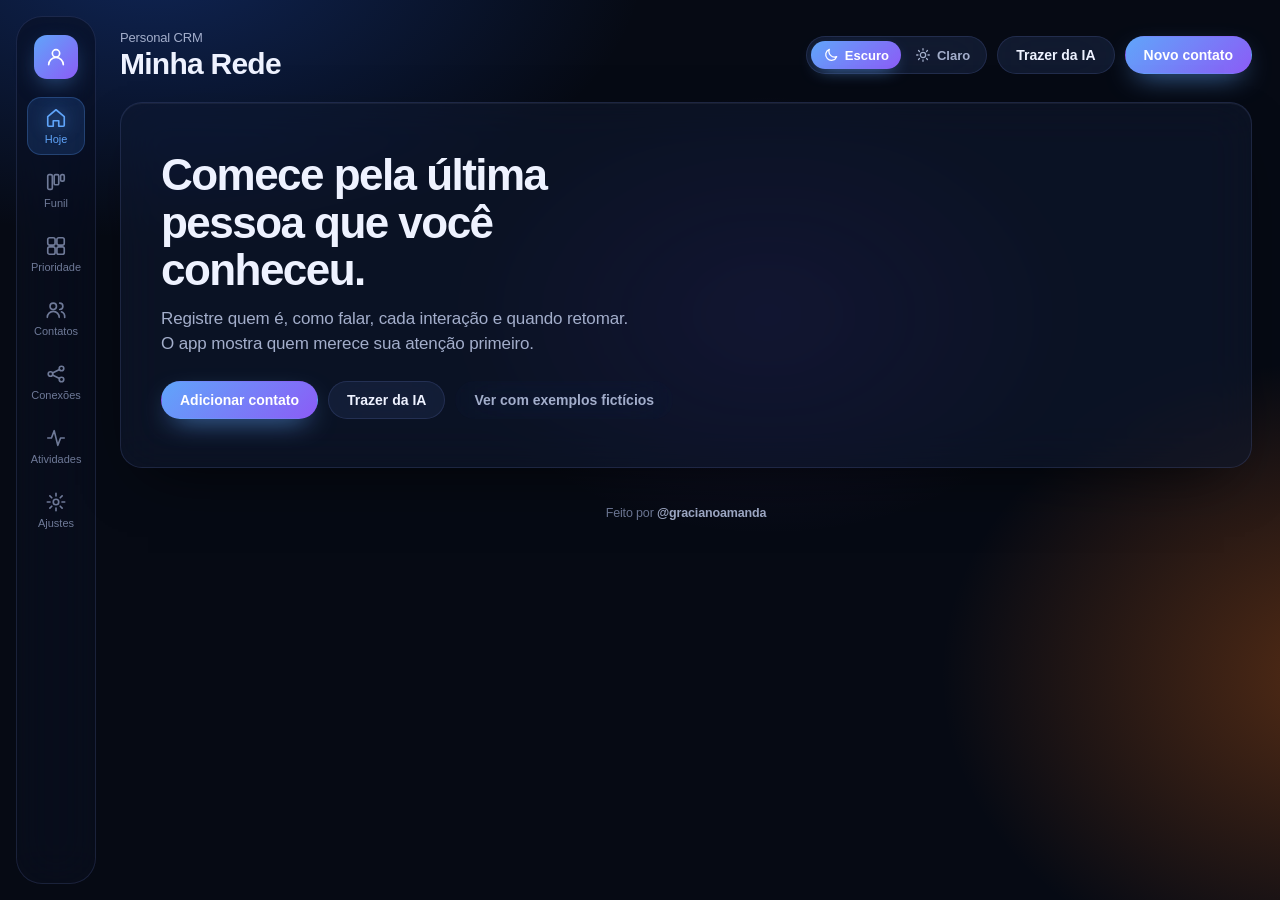
==== commit fa43f3e1: "Design Noite, perfil da pessoa dona do app e mapa de conexões - Design system Noite com escolha de t" ====
--- a/index.html
+++ b/index.html
@@ -2,39 +2,56 @@
 <html lang="pt-BR">
 <head>
 <meta charset="utf-8">
-<meta name="viewport" content="width=device-width, initial-scale=1">
-<title>Minha Rede · CRM pessoal</title>
-<meta name="description" content="CRM pessoal para quem conhece muita gente em eventos e reuniões. Roda no navegador, sem servidor.">
-<meta name="theme-color" content="#F2F5F7" media="(prefers-color-scheme: light)">
-<meta name="theme-color" content="#07131C" media="(prefers-color-scheme: dark)">
+<meta name="viewport" content="width=device-width, initial-scale=1, viewport-fit=cover">
+<title>Minha Rede · Personal CRM</title>
+<meta name="description" content="Personal CRM para quem conhece muita gente em eventos e reuniões. Roda no navegador, sem servidor.">
+<meta name="theme-color" content="#060A14">
+<link rel="manifest" href="manifest.webmanifest">
+<link rel="icon" type="image/png" href="img/favicon.png">
+<link rel="apple-touch-icon" href="img/icone-180.png">
+<meta name="apple-mobile-web-app-capable" content="yes">
+<meta name="mobile-web-app-capable" content="yes">
+<meta name="apple-mobile-web-app-title" content="Minha Rede">
+<meta name="apple-mobile-web-app-status-bar-style" content="black-translucent">
 <link rel="stylesheet" href="styles.css">
 </head>
 <body>
-<div class="wrap">
-  <header class="top">
-    <div class="brand">
-      <span class="vol">CRM pessoal</span>
-      <h1 id="appName">Minha Rede</h1>
-      <p class="sub">Quem você conheceu, o que combinaram e quem merece sua atenção agora.</p>
-    </div>
-    <div class="actions">
-      <button class="btn" type="button" data-open="importar">Trazer da IA</button>
-      <button class="btn primary" type="button" data-open="novo">Novo contato</button>
-    </div>
-  </header>
+<div class="aurora" aria-hidden="true"></div>
 
-  <nav class="tabs" aria-label="Seções">
-    <button type="button" data-view="hoje">Hoje <span class="n" id="nFila"></span></button>
-    <button type="button" data-view="funil">Funil</button>
-    <button type="button" data-view="matriz">Prioridade</button>
-    <button type="button" data-view="contatos">Contatos</button>
-    <button type="button" data-view="atividades">Atividades</button>
-    <button type="button" data-view="ajustes">Ajustes</button>
-  </nav>
+<div class="shell">
+  <aside class="side">
+    <button type="button" class="marca" data-action="perfil" aria-label="Seu perfil" title="Seu perfil"><span id="sigla"></span></button>
+    <nav class="tabs" aria-label="Seções">
+      <button type="button" data-view="hoje"><svg viewBox="0 0 24 24" aria-hidden="true"><path d="M3 10.5 12 3l9 7.5V20a1 1 0 0 1-1 1h-5v-6h-6v6H4a1 1 0 0 1-1-1z"/></svg><span>Hoje</span><span class="n" id="nFila"></span></button>
+      <button type="button" data-view="funil"><svg viewBox="0 0 24 24" aria-hidden="true"><rect x="3" y="4" width="5" height="16" rx="1.5"/><rect x="10" y="4" width="5" height="11" rx="1.5"/><rect x="17" y="4" width="4" height="7" rx="1.5"/></svg><span>Funil</span></button>
+      <button type="button" data-view="matriz"><svg viewBox="0 0 24 24" aria-hidden="true"><rect x="3" y="3" width="8" height="8" rx="2"/><rect x="13" y="3" width="8" height="8" rx="2"/><rect x="3" y="13" width="8" height="8" rx="2"/><rect x="13" y="13" width="8" height="8" rx="2"/></svg><span>Prioridade</span></button>
+      <button type="button" data-view="contatos"><svg viewBox="0 0 24 24" aria-hidden="true"><circle cx="9" cy="8" r="3.5"/><path d="M2.5 20a6.5 6.5 0 0 1 13 0"/><path d="M16 4.5a3.5 3.5 0 0 1 0 7M18 14a6 6 0 0 1 3.5 6"/></svg><span>Contatos</span></button>
+      <button type="button" data-view="conexoes"><svg viewBox="0 0 24 24" aria-hidden="true"><circle cx="6" cy="12" r="2.5"/><circle cx="18" cy="6" r="2.5"/><circle cx="18" cy="18" r="2.5"/><path d="M8.2 10.9l7.6-3.8M8.2 13.1l7.6 3.8"/></svg><span>Conexões</span></button>
+      <button type="button" data-view="atividades"><svg viewBox="0 0 24 24" aria-hidden="true"><path d="M3 12h4l3-8 4 16 3-8h4"/></svg><span>Atividades</span></button>
+      <button type="button" data-view="ajustes"><svg viewBox="0 0 24 24" aria-hidden="true"><circle cx="12" cy="12" r="3"/><path d="M12 2.5v3M12 18.5v3M2.5 12h3M18.5 12h3M5.3 5.3l2.1 2.1M16.6 16.6l2.1 2.1M5.3 18.7l2.1-2.1M16.6 7.4l2.1-2.1"/></svg><span>Ajustes</span></button>
+    </nav>
+  </aside>
 
-  <main id="view"></main>
+  <div class="wrap">
+    <header class="top">
+      <div class="brand">
+        <span class="vol">Personal CRM</span>
+        <h1 id="appName">Minha Rede</h1>
+      </div>
+      <div class="actions">
+        <div class="tema-sel" role="group" aria-label="Aparência do app">
+          <button type="button" data-action="tema" data-tema="escuro" aria-pressed="true"><svg viewBox="0 0 24 24" aria-hidden="true"><path d="M20.5 14.5A8.5 8.5 0 0 1 9.5 3.5a8.5 8.5 0 1 0 11 11z"/></svg><span>Escuro</span></button>
+          <button type="button" data-action="tema" data-tema="claro" aria-pressed="false"><svg viewBox="0 0 24 24" aria-hidden="true"><circle cx="12" cy="12" r="4"/><path d="M12 2.5v2M12 19.5v2M2.5 12h2M19.5 12h2M5.3 5.3l1.4 1.4M17.3 17.3l1.4 1.4M5.3 18.7l1.4-1.4M17.3 6.7l1.4-1.4"/></svg><span>Claro</span></button>
+        </div>
+        <button class="btn" type="button" data-open="importar">Trazer da IA</button>
+        <button class="btn primary" type="button" data-open="novo">Novo contato</button>
+      </div>
+    </header>
 
-  <footer class="foot">Seus contatos ficam só neste navegador. Nada é enviado para servidor nenhum. Faça backup na aba Ajustes.</footer>
+    <main id="view"></main>
+
+    <footer class="foot">Feito por <a href="https://www.instagram.com/gracianoamanda/" target="_blank" rel="noopener">@gracianoamanda</a></footer>
+  </div>
 </div>
 
 <dialog id="dlg" aria-label="Janela do contato"><div id="dlgBody"></div></dialog>
--- a/styles.css
+++ b/styles.css
@@ -1,389 +1,565 @@
-/* Minha Rede · cores da Fundação Lemann (azul-marinho e verde) com design no estilo Apple */
+/*
+  Minha Rede · design system "Noite"
+  Fundo quase preto com brilhos (azul no alto, laranja no canto), cartões de vidro fosco,
+  dados em anéis, barras e linhas com brilho. Os tokens ficam no :root; veja design-system.html.
+*/
 :root {
-  --marinho: #052B47;
-  --verde: #00A180;
-  --verde-soft: rgba(0, 161, 128, .11);
-  --azul: #0C436B;
-  --ambar: #F29D0C;
-  --coral: #E5484D;
-  --cinza-azul: #8A9BAB;
-
-  --tint: var(--verde);
-  --tint-soft: var(--verde-soft);
-  --bg: #F2F5F7;
-  --card: #FFFFFF;
-  --ink: #011B2E;
-  --ink2: #4F6273;
-  --muted: #7F8F9D;
-  --sep: rgba(5, 43, 71, .1);
-  --fill: #E6ECF0;
-  --field: #FFFFFF;
-  --field-line: #D3DCE3;
+  /* Base */
+  --bg: #060A14;
+  --glass: rgba(17, 25, 46, .58);
+  --glass-2: rgba(26, 37, 66, .6);
+  --glass-line: rgba(140, 162, 255, .14);
+  --ink: #EEF2FF;
+  --ink2: #A3AECB;
+  --muted: #6F7A98;
+  --sep: rgba(255, 255, 255, .07);
+  --fill: rgba(255, 255, 255, .06);
+
+  /* Cores de destaque */
+  --azul: #3B82F6;
+  --azul-2: #60A5FA;
+  --violeta: #8B5CF6;
+  --laranja: #FB923C;
+  --ambar: #F5A524;
+  --verde: #4ADE80;
+  --coral: #F87171;
+  --cinza: #64748B;
+  --grad: linear-gradient(135deg, #60A5FA, #8B5CF6);
+  --grad-quente: linear-gradient(135deg, #FDBA74, #F97316);
+
+  /* Aliases usados pelo app */
+  --tint: var(--azul-2);
+  --tint-soft: rgba(59, 130, 246, .16);
+  --card: var(--glass);
+  --field: rgba(8, 13, 28, .65);
+  --field-line: rgba(140, 162, 255, .18);
   --red: var(--coral);
-  --shadow: 0 1px 2px rgba(5, 43, 71, .05), 0 8px 28px rgba(5, 43, 71, .07);
-  --r: 20px;
+
+  --shadow: 0 24px 60px -28px rgba(0, 0, 0, .8), inset 0 1px 0 rgba(255, 255, 255, .05);
+  --blur: blur(22px) saturate(140%);
+  --r: 22px;
   --font: -apple-system, BlinkMacSystemFont, "SF Pro Text", "Inter", "Segoe UI", Roboto, sans-serif;
   --font-d: -apple-system, BlinkMacSystemFont, "SF Pro Display", "Inter", "Segoe UI", Roboto, sans-serif;
-}
-@media (prefers-color-scheme: dark) {
-  :root {
-    --marinho: #7FB3DA;
-    --verde: #1FC39E;
-    --verde-soft: rgba(31, 195, 158, .16);
-    --azul: #5FA0D0;
-    --bg: #07131C;
-    --card: #10202C;
-    --ink: #EEF4F8;
-    --ink2: #A9BAC7;
-    --muted: #7F92A1;
-    --sep: rgba(255, 255, 255, .09);
-    --fill: #1B2E3C;
-    --field: #1B2E3C;
-    --field-line: #2A4152;
-    --shadow: none;
-  }
+
+  /* Superfícies que mudam entre escuro e claro */
+  --scheme: dark;
+  --side-bg: rgba(10, 15, 30, .6);
+  --dlg-bg: rgba(12, 18, 36, .92);
+  --dlg-h-bg: rgba(12, 18, 36, .85);
+  --sub-bg: rgba(255, 255, 255, .03);
+  --ico-base: #0C1224;
+  --trilho: rgba(255, 255, 255, .07);
+  --toast-bg: rgba(20, 30, 56, .92);
+  --opt-bg: #0E1528;
+  --aurora-1: rgba(37, 99, 235, .30);
+  --aurora-2: rgba(249, 115, 22, .32);
+  --aurora-3: rgba(139, 92, 246, .12);
+}
+
+/* Modo claro: mesmo desenho, fundo de dia */
+:root[data-tema="claro"] {
+  --bg: #EEF1F7;
+  --glass: rgba(255, 255, 255, .74);
+  --glass-2: rgba(255, 255, 255, .92);
+  --glass-line: rgba(30, 50, 110, .12);
+  --ink: #0E1530;
+  --ink2: #4A5575;
+  --muted: #76809C;
+  --sep: rgba(14, 21, 48, .08);
+  --fill: rgba(14, 21, 48, .05);
+  --azul-2: #2563EB;
+  --tint: #2563EB;
+  --tint-soft: rgba(37, 99, 235, .1);
+  --field: #FFFFFF;
+  --field-line: rgba(14, 21, 48, .15);
+  --shadow: 0 1px 2px rgba(14, 21, 48, .05), 0 14px 36px -18px rgba(14, 21, 48, .24);
+  --scheme: light;
+  --side-bg: rgba(255, 255, 255, .72);
+  --dlg-bg: rgba(255, 255, 255, .97);
+  --dlg-h-bg: rgba(255, 255, 255, .9);
+  --sub-bg: rgba(14, 21, 48, .03);
+  --ico-base: #FFFFFF;
+  --trilho: rgba(14, 21, 48, .08);
+  --toast-bg: rgba(255, 255, 255, .97);
+  --opt-bg: #FFFFFF;
+  --aurora-1: rgba(59, 130, 246, .20);
+  --aurora-2: rgba(249, 115, 22, .16);
+  --aurora-3: rgba(139, 92, 246, .08);
 }
 
 * { box-sizing: border-box; }
-html { color-scheme: light dark; }
+html { color-scheme: var(--scheme); }
 body {
   margin: 0; min-height: 100vh; background: var(--bg); color: var(--ink);
-  font: 400 16px/1.47 var(--font); letter-spacing: -.011em; -webkit-font-smoothing: antialiased;
-}
-:focus-visible { outline: 3px solid var(--verde-soft); outline-offset: 2px; }
-
-/* Estrutura */
-.wrap { max-width: 1200px; margin: 0 auto; padding: 0 22px; }
-header.top { display: flex; justify-content: space-between; align-items: flex-end; gap: 24px; flex-wrap: wrap; padding: 60px 0 26px; }
-.vol { display: inline-flex; align-items: center; gap: 8px; color: var(--verde); font: 600 15px var(--font); letter-spacing: -.01em; }
-.vol::before { content: ""; width: 9px; height: 9px; border-radius: 50%; background: var(--verde); }
-h1 { font: 700 clamp(44px, 6.5vw, 72px)/1.03 var(--font-d); letter-spacing: -.035em; margin: 8px 0 10px; color: var(--marinho); }
-.sub { color: var(--ink2); max-width: 42ch; margin: 0; font-size: 20px; line-height: 1.38; letter-spacing: -.015em; }
+  font: 400 15px/1.5 var(--font); letter-spacing: -.01em; -webkit-font-smoothing: antialiased;
+}
+:focus-visible { outline: 2px solid var(--azul-2); outline-offset: 2px; }
+svg { flex: none; }
+
+/* Fundo com brilhos */
+.aurora {
+  position: fixed; inset: 0; z-index: -1; pointer-events: none;
+  background:
+    radial-gradient(55% 45% at 12% -5%, var(--aurora-1), transparent 70%),
+    radial-gradient(45% 50% at 105% 75%, var(--aurora-2), transparent 70%),
+    radial-gradient(35% 35% at 60% 35%, var(--aurora-3), transparent 70%),
+    var(--bg);
+}
+
+/* Superfície de vidro (padrão de todos os cartões) */
+.gcard, .lista, .tabela, .quad, .regra, .painel, .vazio, .feed, .metric, .kcard, .bloco > .nada {
+  background: var(--glass); border: 1px solid var(--glass-line); border-radius: var(--r);
+  backdrop-filter: var(--blur); -webkit-backdrop-filter: var(--blur); box-shadow: var(--shadow);
+}
+
+/* Estrutura: barra lateral + conteúdo */
+.shell { display: grid; grid-template-columns: 96px minmax(0, 1fr); min-height: 100vh; }
+.side {
+  position: sticky; top: 16px; align-self: start; margin: 16px 0 16px 16px; height: calc(100vh - 32px);
+  display: flex; flex-direction: column; align-items: center; gap: 18px; padding: 18px 10px;
+  background: var(--side-bg); border: 1px solid var(--glass-line); border-radius: 26px; backdrop-filter: var(--blur);
+}
+/* Sigla da pessoa dona do app, no alto da barra lateral (abre o perfil) */
+.marca {
+  appearance: none; border: 0; cursor: pointer; width: 44px; height: 44px; border-radius: 13px; flex: none;
+  display: grid; place-items: center; background: var(--grad); color: #fff;
+  font: 700 16px/1 var(--font-d); letter-spacing: .02em; box-shadow: 0 8px 24px -8px rgba(96, 165, 250, .6);
+  transition: transform .15s, box-shadow .15s;
+}
+.marca:hover { transform: translateY(-1px); box-shadow: 0 10px 28px -8px rgba(139, 92, 246, .75); }
+.marca svg { width: 22px; height: 22px; fill: none; stroke: currentColor; stroke-width: 1.8; stroke-linecap: round; }
+.marca > span { width: 100%; height: 100%; display: grid; place-items: center; border-radius: inherit; overflow: hidden; }
+.marca img, .sigla-g img, .foto-perfil img { display: block; width: 100%; height: 100%; object-fit: cover; }
+.foto-linha { display: flex; gap: 16px; align-items: center; margin-bottom: 16px; }
+.foto-linha small { display: block; color: var(--muted); font-size: 12.5px; margin-top: 6px; }
+.foto-perfil { width: 72px; height: 72px; flex: none; border-radius: 20px; overflow: hidden; display: grid; place-items: center; background: var(--grad); color: #fff; font: 700 24px/1 var(--font-d); box-shadow: 0 10px 28px -10px rgba(96, 165, 250, .8); }
+.tabs { display: flex; flex-direction: column; gap: 6px; width: 100%; }
+.tabs button {
+  position: relative; appearance: none; border: 0; background: transparent; color: var(--muted); cursor: pointer;
+  display: flex; flex-direction: column; align-items: center; gap: 4px; padding: 10px 4px; border-radius: 14px;
+  font: 500 11px var(--font); transition: color .15s, background .15s;
+}
+.tabs button svg { width: 22px; height: 22px; fill: none; stroke: currentColor; stroke-width: 1.8; stroke-linecap: round; stroke-linejoin: round; }
+.tabs button:hover { color: var(--ink); background: var(--fill); }
+.tabs button[aria-current="page"] { color: var(--azul-2); background: rgba(59, 130, 246, .16); box-shadow: inset 0 0 0 1px rgba(96, 165, 250, .25); }
+.tabs button[aria-current="page"] svg { filter: drop-shadow(0 0 8px rgba(96, 165, 250, .7)); }
+.n { position: absolute; top: 4px; right: 10px; display: inline-grid; place-items: center; min-width: 17px; height: 17px; padding: 0 4px; border-radius: 999px; background: var(--laranja); color: #1a0d02; font-size: 10.5px; font-weight: 700; }
+.n:empty { display: none; }
+
+.wrap { max-width: 1240px; width: 100%; padding: 0 28px 0 24px; }
+header.top { display: flex; justify-content: space-between; align-items: center; gap: 20px; flex-wrap: wrap; padding: 30px 0 22px; }
+.vol { display: block; color: var(--ink2); font: 500 13px var(--font); }
+h1 { font: 600 30px/1.1 var(--font-d); letter-spacing: -.025em; margin: 2px 0 0; }
+.sub { display: none; }
 .actions, .row { display: flex; gap: 10px; align-items: center; flex-wrap: wrap; }
-
-/* Controle segmentado */
-.tabs {
-  position: sticky; top: 12px; z-index: 5; display: inline-flex; gap: 2px; padding: 3px; margin-bottom: 32px;
-  max-width: 100%; overflow-x: auto; border-radius: 12px;
-  background: color-mix(in srgb, var(--fill) 88%, transparent); backdrop-filter: saturate(180%) blur(20px);
-}
-.tabs button {
-  appearance: none; border: 0; background: transparent; color: var(--ink);
-  font: 500 14px var(--font); padding: 7px 18px; border-radius: 9px; cursor: pointer; white-space: nowrap;
-}
-.tabs button[aria-current="page"] { background: var(--card); font-weight: 600; color: var(--marinho); box-shadow: 0 1px 3px rgba(5, 43, 71, .14), 0 1px 1px rgba(5, 43, 71, .05); }
-.n { display: inline-grid; place-items: center; min-width: 19px; height: 19px; padding: 0 5px; margin-left: 5px; border-radius: 999px; background: var(--coral); color: #fff; font-size: 11.5px; font-weight: 600; }
-.n:empty { display: none; }
 
 /* Botões e chips */
 .btn {
-  appearance: none; display: inline-flex; align-items: center; gap: 6px; border: 0;
-  background: var(--tint-soft); color: var(--tint); font: 600 15px var(--font);
-  padding: 10px 20px; border-radius: 999px; cursor: pointer; text-decoration: none; transition: filter .15s, transform .1s;
-}
-.btn:hover { filter: brightness(.96); }
+  appearance: none; display: inline-flex; align-items: center; gap: 6px; cursor: pointer; text-decoration: none;
+  border: 1px solid var(--glass-line); background: var(--glass-2); color: var(--ink); backdrop-filter: var(--blur);
+  font: 600 14px var(--font); padding: 10px 18px; border-radius: 999px; transition: filter .15s, transform .1s, box-shadow .15s;
+}
+.btn:hover { filter: brightness(1.12); }
 .btn:active { transform: scale(.97); }
-.btn.primary { background: var(--verde); color: #fff; }
-.btn.ghost { background: transparent; }
-.btn.ghost:hover { background: var(--tint-soft); }
-.btn.danger { background: rgba(229, 72, 77, .1); color: var(--coral); }
-.btn.sm { padding: 6px 14px; font-size: 13px; }
-header.top .btn { background: var(--card); color: var(--marinho); box-shadow: var(--shadow); }
-header.top .btn.primary { background: var(--marinho); color: #fff; }
+.btn.primary { border-color: transparent; background: var(--grad); color: #fff; box-shadow: 0 10px 28px -10px rgba(96, 165, 250, .8); }
+.btn.ghost { background: transparent; border-color: transparent; color: var(--ink2); }
+.btn.ghost:hover { background: var(--fill); color: var(--ink); }
+.btn.danger { background: rgba(248, 113, 113, .12); border-color: rgba(248, 113, 113, .25); color: var(--coral); }
+.btn.sm { padding: 6px 13px; font-size: 12.5px; }
 .chip {
-  display: inline-flex; align-items: center; border: 0; background: var(--fill); color: var(--ink);
-  border-radius: 999px; padding: 6px 13px; font: 500 13px var(--font); cursor: pointer; text-decoration: none; white-space: nowrap;
-}
-.chip:hover { background: var(--tint-soft); color: var(--verde); }
+  display: inline-flex; align-items: center; border: 1px solid var(--glass-line); background: var(--fill); color: var(--ink);
+  border-radius: 999px; padding: 5px 12px; font: 500 12.5px var(--font); cursor: pointer; text-decoration: none; white-space: nowrap;
+}
+.chip:hover { border-color: rgba(96, 165, 250, .5); color: var(--azul-2); }
 
 /* Cores por quadrante */
-.q-agir { --qc: var(--marinho); }
-.q-agendar { --qc: var(--verde); }
-.q-rapido { --qc: var(--ambar); }
-.q-depois { --qc: var(--cinza-azul); }
-.badge { display: inline-block; font: 600 12px var(--font); padding: 3px 9px; border-radius: 999px; color: var(--qc); background: color-mix(in srgb, var(--qc) 13%, transparent); }
+.q-agir { --qc: var(--laranja); }
+.q-agendar { --qc: var(--azul-2); }
+.q-rapido { --qc: #A78BFA; }
+.q-depois { --qc: var(--cinza); }
+.badge { display: inline-block; font: 600 11.5px var(--font); padding: 3px 9px; border-radius: 999px; color: var(--qc); background: color-mix(in srgb, var(--qc) 16%, transparent); }
 .avatar {
-  flex: none; width: 44px; height: 44px; border-radius: 50%; display: grid; place-items: center;
-  font: 600 15px var(--font-d); color: #fff;
-  background: linear-gradient(180deg, color-mix(in srgb, var(--qc, var(--cinza-azul)) 72%, #fff), var(--qc, var(--cinza-azul)));
-}
-.avatar.sm { width: 32px; height: 32px; font-size: 12px; }
-.avatar.lg { width: 68px; height: 68px; font-size: 24px; }
-
-/* Tela Hoje */
-.metrics { display: grid; grid-template-columns: repeat(4, minmax(0, 1fr)); gap: 12px; margin-bottom: 40px; }
-.metric { background: var(--card); border-radius: var(--r); box-shadow: var(--shadow); padding: 16px 18px; }
-.metric span { font: 600 13px var(--font); color: var(--ink2); }
-.metric b { display: block; font: 700 40px/1.1 var(--font-d); letter-spacing: -.03em; margin-top: 4px; color: var(--marinho); }
-.metric:nth-child(3) b { color: var(--verde); }
-.metric:nth-child(4) b { color: var(--ambar); }
-.metric.hot b { color: var(--coral); }
-
-.bloco { margin-bottom: 40px; }
-.bloco-h h2 { font: 700 28px/1.15 var(--font-d); letter-spacing: -.025em; margin: 0; color: var(--marinho); }
-.bloco-h p { color: var(--ink2); margin: 4px 0 14px; font-size: 17px; }
-.lista { background: var(--card); border-radius: var(--r); box-shadow: var(--shadow); overflow: hidden; }
-
+  flex: none; width: 42px; height: 42px; border-radius: 50%; display: grid; place-items: center;
+  font: 600 14px var(--font-d); color: #fff;
+  background: radial-gradient(circle at 30% 25%, color-mix(in srgb, var(--qc, var(--cinza)) 65%, #fff), var(--qc, var(--cinza)) 70%);
+  box-shadow: 0 0 0 3px rgba(255, 255, 255, .04), 0 6px 18px -6px var(--qc, transparent);
+}
+.avatar.sm { width: 30px; height: 30px; font-size: 11.5px; }
+.avatar.lg { width: 66px; height: 66px; font-size: 23px; }
+
+/* Painel da tela Hoje */
+.dash { display: grid; grid-template-columns: repeat(12, minmax(0, 1fr)); gap: 16px; }
+.gcard { padding: 22px 24px; position: relative; overflow: hidden; }
+.s8 { grid-column: span 8; } .s7 { grid-column: span 7; } .s5 { grid-column: span 5; } .s4 { grid-column: span 4; } .s3 { grid-column: span 3; }
+.gc-h { display: flex; justify-content: space-between; align-items: center; gap: 10px; margin-bottom: 14px; }
+.gc-h h2 { margin: 0; font: 600 15.5px var(--font); letter-spacing: -.01em; }
+.gc-h span { color: var(--muted); font-size: 12.5px; }
+.pill { font: 600 12px var(--font); padding: 5px 11px; border-radius: 999px; background: var(--fill); border: 1px solid var(--glass-line); color: var(--ink2); }
+
+.saud small { color: var(--ink2); font-size: 15px; }
+.saud h2 { margin: 2px 0 8px; font: 600 34px/1.1 var(--font-d); letter-spacing: -.03em; }
+.saud p { margin: 0; color: var(--ink2); max-width: 34ch; position: relative; z-index: 1; }
+.saud .pill { position: absolute; top: 22px; right: 24px; }
+.saud { min-height: 236px; }
+.spark { position: absolute; right: 0; bottom: 0; width: 60%; height: auto; max-height: 150px; }
+.spark-leg { position: absolute; left: 24px; bottom: 18px; font-size: 12px; color: var(--muted); }
+.spark path.l { fill: none; stroke: var(--azul-2); stroke-width: 2.5; filter: drop-shadow(0 0 6px rgba(96, 165, 250, .9)); }
+.spark path.a { fill: url(#gSpark); }
+.spark circle { fill: #BFDBFE; filter: drop-shadow(0 0 5px rgba(96, 165, 250, 1)); }
+
+.anel { display: grid; grid-template-columns: 1fr auto; align-items: center; gap: 10px; }
+.anel .num { font: 600 52px/1 var(--font-d); letter-spacing: -.04em; }
+.anel .num small { font-size: 26px; color: var(--ink2); margin-left: 2px; }
+.anel .leg { color: var(--ink2); margin: 6px 0 18px; }
+.anel .mini-n { display: flex; gap: 26px; }
+.anel .mini-n div span { display: block; color: var(--muted); font-size: 12.5px; }
+.anel .mini-n div b { font: 600 22px var(--font-d); }
+.ring { width: 140px; height: 140px; transform: rotate(-90deg); }
+.ring circle { fill: none; stroke-width: 12; }
+.ring .trilho { stroke: var(--trilho); }
+.ring .valor { stroke: url(#gRing); stroke-linecap: round; filter: drop-shadow(0 0 8px rgba(139, 92, 246, .6)); }
+.ring.quente .valor { stroke: url(#gRingQ); filter: drop-shadow(0 0 8px rgba(249, 115, 22, .6)); }
+.ring-wrap { position: relative; display: grid; place-items: center; }
+.ring-wrap .centro { position: absolute; text-align: center; }
+.ring-wrap .centro b { display: block; font: 600 26px var(--font-d); }
+.ring-wrap .centro span { font-size: 12px; color: var(--ink2); }
+
+.tarefas { list-style: none; margin: 0; padding: 0; }
+.tarefas li { display: grid; grid-template-columns: 26px minmax(0, 1fr) auto; gap: 12px; align-items: center; padding: 9px 0; border-top: 1px solid var(--sep); cursor: pointer; }
+.tarefas li:first-child { border-top: 0; }
+.tarefas .ok { width: 22px; height: 22px; border-radius: 50%; border: 1.6px solid var(--muted); background: transparent; cursor: pointer; padding: 0; }
+.tarefas .ok:hover { border-color: var(--azul-2); background: rgba(96, 165, 250, .15); }
+.tarefas b { display: block; font-weight: 500; font-size: 14.5px; white-space: nowrap; overflow: hidden; text-overflow: ellipsis; }
+.tarefas small { display: block; color: var(--muted); font-size: 12.5px; white-space: nowrap; overflow: hidden; text-overflow: ellipsis; }
+.st { font: 600 12px var(--font); white-space: nowrap; }
+.st.atrasado { color: var(--laranja); } .st.hoje { color: var(--azul-2); } .st.breve { color: #A78BFA; } .st.esfria { color: var(--ambar); } .st.ok { color: var(--verde); }
+
+.barras { display: grid; grid-template-columns: repeat(7, 1fr); gap: 10px; align-items: end; height: 170px; margin-top: 8px; }
+.barra { display: flex; flex-direction: column; align-items: center; gap: 8px; height: 100%; justify-content: flex-end; position: relative; }
+.barra i { width: 12px; border-radius: 999px; background: linear-gradient(180deg, #93C5FD, #3B82F6); box-shadow: 0 0 14px rgba(59, 130, 246, .55); min-height: 6px; }
+.barra.zero i { background: var(--trilho); box-shadow: none; }
+.barra.hoje i { background: linear-gradient(180deg, #DBEAFE, #60A5FA); }
+.barra span { font-size: 12px; color: var(--muted); }
+.barra.hoje span { color: var(--ink); font-weight: 600; }
+.barra em { font: 600 11px var(--font); font-style: normal; color: var(--ink); background: var(--glass-2); border: 1px solid var(--glass-line); padding: 2px 7px; border-radius: 8px; }
+
+.eventos { list-style: none; margin: 0; padding: 0; }
+.eventos li { display: grid; grid-template-columns: 46px minmax(0, 1fr) 10px; gap: 14px; align-items: center; padding: 10px 0; border-top: 1px solid var(--sep); cursor: pointer; }
+.eventos li:first-child { border-top: 0; }
+.eventos .dt { text-align: center; }
+.eventos .dt b { display: block; font: 600 20px/1 var(--font-d); }
+.eventos .dt span { font-size: 10.5px; color: var(--muted); letter-spacing: .08em; }
+.eventos b.nm { display: block; font-weight: 600; font-size: 14.5px; }
+.eventos small { color: var(--muted); font-size: 12.5px; }
+.eventos .dot { width: 8px; height: 8px; border-radius: 50%; background: var(--qc); box-shadow: 0 0 10px var(--qc); }
+
+.saude .ring-wrap { margin: 2px auto 16px; }
+.medidor { display: grid; grid-template-columns: 110px 1fr 38px; gap: 10px; align-items: center; margin-top: 10px; font-size: 13px; color: var(--ink2); }
+.medidor div { height: 5px; border-radius: 999px; background: var(--trilho); overflow: hidden; }
+.medidor div i { display: block; height: 100%; border-radius: 999px; background: var(--grad); box-shadow: 0 0 10px rgba(96, 165, 250, .6); }
+.medidor b { text-align: right; color: var(--ink); font-weight: 600; }
+
+.atalhos-g { display: grid; grid-template-columns: repeat(3, 1fr); gap: 12px; }
+.atalho { appearance: none; display: flex; flex-direction: column; align-items: center; gap: 8px; background: none; border: 0; color: var(--ink2); font: 500 12px var(--font); cursor: pointer; padding: 0; }
+.atalho i { width: 52px; height: 52px; border-radius: 16px; display: grid; place-items: center; background: var(--fill); border: 1px solid var(--glass-line); color: var(--ink); }
+.atalho i svg { width: 22px; height: 22px; fill: none; stroke: currentColor; stroke-width: 1.8; stroke-linecap: round; stroke-linejoin: round; }
+.atalho:hover i { border-color: rgba(96, 165, 250, .5); color: var(--azul-2); box-shadow: 0 0 18px -4px rgba(96, 165, 250, .6); }
+
+/* Blocos e listas das outras telas */
+.metrics { display: grid; grid-template-columns: repeat(4, minmax(0, 1fr)); gap: 14px; margin-bottom: 26px; }
+.metric { padding: 16px 18px; }
+.metric span { font: 500 12.5px var(--font); color: var(--ink2); }
+.metric b { display: block; font: 600 38px/1.1 var(--font-d); letter-spacing: -.03em; margin-top: 4px; }
+.metric.hot b { color: var(--laranja); }
+.bloco { margin-bottom: 34px; }
+.bloco-h h2 { font: 600 22px/1.2 var(--font-d); letter-spacing: -.02em; margin: 0; }
+.bloco-h p { color: var(--ink2); margin: 4px 0 14px; }
+.lista { overflow: hidden; }
 .card {
   display: grid; grid-template-columns: auto minmax(0, 1fr) auto; gap: 14px; align-items: start; cursor: pointer;
-  padding: 16px 20px; border-bottom: .5px solid var(--sep); transition: background .15s;
+  padding: 16px 20px; border-bottom: 1px solid var(--sep); transition: background .15s;
 }
 .card:last-child { border-bottom: 0; }
-.card:hover { background: color-mix(in srgb, var(--fill) 45%, transparent); }
+.card:hover { background: var(--fill); }
 .linha1 { display: flex; align-items: center; gap: 8px; flex-wrap: wrap; }
-.card h3 { margin: 0; font: 600 17px var(--font); letter-spacing: -.015em; }
-.meta { margin: 1px 0 0; color: var(--ink2); font-size: 15px; }
-.why { margin: 6px 0 0; color: var(--muted); font-size: 13px; }
-.next { margin: 8px 0 0; font-size: 15px; }
-.next span { font-weight: 600; color: var(--verde); margin-right: 6px; }
+.card h3 { margin: 0; font: 600 16px var(--font); }
+.meta { margin: 1px 0 0; color: var(--ink2); font-size: 14px; }
+.why { margin: 6px 0 0; color: var(--muted); font-size: 12.5px; }
+.next { margin: 8px 0 0; font-size: 14px; }
+.next span { font-weight: 600; color: var(--azul-2); margin-right: 6px; }
 .next span::after { content: ":"; }
 .quick { display: flex; flex-direction: column; gap: 6px; align-items: flex-end; }
 
-/* Tela Prioridade */
-.regra {
-  display: flex; gap: 16px; align-items: center; justify-content: space-between; flex-wrap: wrap;
-  background: var(--card); border-radius: var(--r); box-shadow: var(--shadow);
-  padding: 16px 20px; margin-bottom: 14px; color: var(--ink2); font-size: 15px;
-}
+.regra { display: flex; gap: 16px; align-items: center; justify-content: space-between; flex-wrap: wrap; padding: 16px 20px; margin-bottom: 14px; color: var(--ink2); font-size: 14px; }
 .regra p { margin: 0; max-width: 78ch; }
 .regra b { color: var(--ink); font-weight: 600; }
-.matriz { display: grid; grid-template-columns: 1fr 1fr; gap: 12px; }
-.quad { background: var(--card); border-radius: 22px; box-shadow: var(--shadow); padding: 18px 20px 12px; min-height: 200px; }
+.matriz { display: grid; grid-template-columns: 1fr 1fr; gap: 14px; }
+.quad { padding: 18px 20px 12px; min-height: 200px; }
 .quad-h { display: flex; align-items: baseline; gap: 8px; flex-wrap: wrap; margin-bottom: 6px; }
-.quad-h h3 { font: 700 21px var(--font-d); letter-spacing: -.02em; margin: 0; color: var(--ink); }
-.quad-h h3::before { content: ""; display: inline-block; width: 10px; height: 10px; border-radius: 50%; background: var(--qc); margin-right: 9px; vertical-align: 3px; }
-.quad-h span { color: var(--muted); font-size: 13px; }
-.quad-h b { margin-left: auto; font: 700 22px var(--font-d); color: var(--qc); }
-.mini {
-  display: flex; gap: 12px; align-items: center; width: 100%; padding: 10px 0; text-align: left;
-  font: inherit; color: var(--ink); cursor: pointer; background: transparent; border: 0; border-top: .5px solid var(--sep);
-}
-.mini:hover b { color: var(--verde); }
-.mini b { display: block; font-size: 15px; font-weight: 600; }
-.mini small { display: block; color: var(--muted); font-size: 13px; }
-
-/* Tela Contatos */
-.filtros { display: grid; grid-template-columns: minmax(0, 1fr) 200px 200px; gap: 10px; margin-bottom: 14px; }
-.tabela { background: var(--card); border-radius: var(--r); box-shadow: var(--shadow); overflow: hidden; }
-.tr {
-  display: grid; grid-template-columns: minmax(0, 2.2fr) 1.1fr 1.3fr 1fr 1.2fr; gap: 12px; align-items: center;
-  width: 100%; padding: 12px 20px; border: 0; border-bottom: .5px solid var(--sep);
-  background: transparent; color: var(--ink); font: inherit; font-size: 15px; text-align: left; cursor: pointer;
-}
+.quad-h h3 { font: 600 19px var(--font-d); letter-spacing: -.02em; margin: 0; }
+.quad-h h3::before { content: ""; display: inline-block; width: 9px; height: 9px; border-radius: 50%; background: var(--qc); box-shadow: 0 0 10px var(--qc); margin-right: 9px; vertical-align: 2px; }
+.quad-h span { color: var(--muted); font-size: 12.5px; }
+.quad-h b { margin-left: auto; font: 600 22px var(--font-d); color: var(--qc); }
+.mini { display: flex; gap: 12px; align-items: center; width: 100%; padding: 10px 0; text-align: left; font: inherit; color: var(--ink); cursor: pointer; background: transparent; border: 0; border-top: 1px solid var(--sep); }
+.mini:hover b { color: var(--azul-2); }
+.mini b { display: block; font-size: 14.5px; font-weight: 600; }
+.mini small { display: block; color: var(--muted); font-size: 12.5px; }
+
+.filtros { display: grid; grid-template-columns: minmax(0, 1fr) 190px 190px auto; gap: 10px; align-items: center; margin-bottom: 14px; }
+.tabela { overflow: hidden; }
+.tr { display: grid; grid-template-columns: minmax(0, 2.2fr) 1.1fr 1.3fr 1fr 1.2fr; gap: 12px; align-items: center; width: 100%; padding: 12px 20px; border: 0; border-bottom: 1px solid var(--sep); background: transparent; color: var(--ink); font: inherit; font-size: 14px; text-align: left; cursor: pointer; }
 .tr:last-child { border-bottom: 0; }
-.tr:hover { background: color-mix(in srgb, var(--fill) 45%, transparent); }
-.th { cursor: default; color: var(--muted); font-size: 13px; font-weight: 500; }
+.tr:hover { background: var(--fill); }
+.th { cursor: default; color: var(--muted); font-size: 12px; font-weight: 500; }
 .th:hover { background: transparent; }
 .pessoa { display: flex; gap: 12px; align-items: center; min-width: 0; }
 .pessoa b { display: block; font-weight: 600; }
-.pessoa small { display: block; color: var(--muted); font-size: 13px; white-space: nowrap; overflow: hidden; text-overflow: ellipsis; }
-
-/* Formulários */
-input, select, textarea {
-  width: 100%; font: 400 16px var(--font); color: var(--ink); letter-spacing: -.011em;
-  background: var(--field); border: 1px solid var(--field-line); border-radius: 11px; padding: 10px 12px;
-  transition: border-color .15s, box-shadow .15s;
-}
+.pessoa small { display: block; color: var(--muted); font-size: 12.5px; white-space: nowrap; overflow: hidden; text-overflow: ellipsis; }
+
+/* Campos */
+input, select, textarea { width: 100%; font: 400 15px var(--font); color: var(--ink); background: var(--field); border: 1px solid var(--field-line); border-radius: 12px; padding: 10px 12px; transition: border-color .15s, box-shadow .15s; }
 textarea { resize: vertical; min-height: 72px; }
-input:focus, select:focus, textarea:focus { outline: none; border-color: var(--verde); box-shadow: 0 0 0 4px var(--verde-soft); }
+input:focus, select:focus, textarea:focus { outline: none; border-color: var(--azul-2); box-shadow: 0 0 0 4px rgba(59, 130, 246, .18); }
 input::placeholder, textarea::placeholder { color: var(--muted); }
+input[type=date] { color-scheme: var(--scheme); }
+select option { background: var(--opt-bg); }
 .campo { display: block; }
-.campo > span { display: block; font: 500 13px var(--font); color: var(--ink2); margin-bottom: 5px; }
+.campo > span { display: block; font: 500 12.5px var(--font); color: var(--ink2); margin-bottom: 5px; }
 .campo em { color: var(--coral); font-style: normal; }
 .campo small { display: block; color: var(--muted); font-size: 12px; margin-top: 4px; }
 .grid2 { display: grid; grid-template-columns: 1fr 1fr; gap: 12px; }
 .grid3 { display: grid; grid-template-columns: repeat(3, minmax(0, 1fr)); gap: 12px; }
-fieldset { border: 0; padding: 0; margin: 0 0 26px; min-width: 0; }
-legend { font: 700 20px var(--font-d); letter-spacing: -.02em; margin-bottom: 10px; padding: 0; color: var(--marinho); }
+fieldset { border: 0; padding: 0; margin: 0 0 24px; min-width: 0; }
+legend { font: 600 18px var(--font-d); letter-spacing: -.02em; margin-bottom: 10px; padding: 0; }
 fieldset > .campo, fieldset > .grid2 + .campo { margin-top: 12px; }
-.check { display: flex; gap: 10px; align-items: center; margin-top: 12px; font-size: 15px; color: var(--ink2); }
-.check input { width: 20px; height: 20px; accent-color: var(--verde); }
+.check { display: flex; gap: 10px; align-items: center; margin-top: 12px; font-size: 14px; color: var(--ink2); }
+.check input { width: 18px; height: 18px; accent-color: var(--azul); }
 .atalhos { display: flex; gap: 6px; flex-wrap: wrap; margin-top: 10px; }
-.erro { color: var(--coral); font-size: 14px; margin: 6px 0 0; }
+.erro { color: var(--coral); font-size: 13.5px; margin: 6px 0 0; }
 .erro:empty { display: none; }
 
 /* Janela */
-dialog {
-  width: min(760px, calc(100vw - 24px)); max-height: calc(100vh - 40px); padding: 0; overflow: auto;
-  border: 0; border-radius: 22px; color: var(--ink); background: var(--card);
-  box-shadow: 0 30px 90px rgba(1, 27, 46, .28);
-}
-dialog::backdrop { background: rgba(1, 27, 46, .3); backdrop-filter: blur(6px); }
-.dlg-h {
-  position: sticky; top: 0; z-index: 2; display: flex; justify-content: space-between; gap: 16px; align-items: flex-start;
-  padding: 22px 24px 14px; border-bottom: .5px solid var(--sep);
-  background: color-mix(in srgb, var(--card) 86%, transparent); backdrop-filter: saturate(180%) blur(20px);
-}
-.dlg-h h2 { font: 700 30px/1.1 var(--font-d); letter-spacing: -.03em; margin: 4px 0 0; color: var(--marinho); }
-.dlg-h .vol { font-size: 14px; }
+dialog { width: min(760px, calc(100vw - 24px)); max-height: calc(100vh - 40px); padding: 0; overflow: auto; color: var(--ink); background: var(--dlg-bg); border: 1px solid var(--glass-line); border-radius: 26px; backdrop-filter: var(--blur); box-shadow: 0 40px 100px rgba(0, 0, 0, .6); }
+dialog::backdrop { background: rgba(2, 4, 10, .6); backdrop-filter: blur(6px); }
+dialog.largo { width: min(1080px, calc(100vw - 24px)); }
+.dlg-h { position: sticky; top: 0; z-index: 2; display: flex; justify-content: space-between; gap: 16px; align-items: flex-start; padding: 22px 24px 14px; border-bottom: 1px solid var(--sep); background: var(--dlg-h-bg); backdrop-filter: var(--blur); }
+.dlg-h h2 { font: 600 28px/1.1 var(--font-d); letter-spacing: -.03em; margin: 4px 0 0; }
 .dlg-b { padding: 18px 24px 6px; }
 .dlg-f { display: flex; justify-content: flex-end; gap: 10px; flex-wrap: wrap; padding: 14px 24px 22px; }
-.x {
-  flex: none; appearance: none; width: 30px; height: 30px; border-radius: 50%; cursor: pointer; border: 0;
-  background: var(--fill); color: var(--ink2); font-size: 19px; line-height: 1;
-}
+.x { flex: none; appearance: none; width: 30px; height: 30px; border-radius: 50%; cursor: pointer; border: 1px solid var(--glass-line); background: var(--fill); color: var(--ink2); font-size: 18px; line-height: 1; }
 .pessoa-h { display: flex; gap: 16px; align-items: center; }
 .pessoa-h .meta { margin-top: 2px; }
-.why.big { font-size: 15px; color: var(--ink2); margin: 0 0 14px; }
-.concluir { border-radius: 16px; padding: 16px; margin: 18px 0; background: var(--bg); transition: box-shadow .3s; }
-.concluir.pulse { box-shadow: 0 0 0 2px var(--verde), 0 0 0 6px var(--verde-soft); }
-.dlg-b h3 { font: 700 20px var(--font-d); letter-spacing: -.02em; margin: 0 0 4px; color: var(--marinho); }
-.concluir p { margin: 0 0 10px; color: var(--muted); font-size: 14px; }
+.why.big { font-size: 14px; color: var(--ink2); margin: 0 0 14px; }
+.concluir { border-radius: 18px; padding: 16px; margin: 18px 0; background: var(--sub-bg); border: 1px solid var(--glass-line); transition: box-shadow .3s; }
+.concluir.pulse { box-shadow: 0 0 0 2px var(--azul-2), 0 0 30px -6px rgba(96, 165, 250, .7); }
+.dlg-b h3 { font: 600 18px var(--font-d); letter-spacing: -.02em; margin: 0 0 4px; }
+.concluir p { margin: 0 0 10px; color: var(--muted); font-size: 13.5px; }
 .concluir .grid2 { margin: 10px 0 0; }
 .concluir .btn { margin-top: 12px; }
-.dados { display: grid; grid-template-columns: 170px minmax(0, 1fr); gap: 0; margin: 0 0 24px; font-size: 15px; background: var(--bg); border-radius: 14px; overflow: hidden; }
-.dados dt, .dados dd { padding: 10px 14px; border-bottom: .5px solid var(--sep); }
+.dados { display: grid; grid-template-columns: 170px minmax(0, 1fr); gap: 0; margin: 0 0 22px; font-size: 14px; background: var(--sub-bg); border: 1px solid var(--sep); border-radius: 14px; overflow: hidden; }
+.dados dt, .dados dd { padding: 9px 14px; border-bottom: 1px solid var(--sep); }
 .dados dt { color: var(--muted); }
 .dados dd { margin: 0; white-space: pre-wrap; word-break: break-word; }
 .dados dt:last-of-type, .dados dd:last-of-type { border-bottom: 0; }
-.dados a { color: var(--verde); }
+.dados a { color: var(--azul-2); }
 .passos { padding-left: 20px; margin: 0 0 16px; display: grid; gap: 10px; color: var(--ink2); }
 .passos b { color: var(--ink); font-weight: 600; }
 .passos .btn { margin-top: 8px; }
 
-/* Tipos de interação: cor de cada um */
-.ti-reuniao { --tc: var(--azul); }
+/* Tipos de interação */
+.ti-reuniao { --tc: var(--azul-2); }
 .ti-ligacao { --tc: var(--verde); }
-.ti-whatsapp { --tc: #2CB781; }
-.ti-email { --tc: var(--ambar); }
-.ti-linkedin { --tc: #0A66C2; }
-.ti-evento { --tc: #4B4F9C; }
-.ti-cafe { --tc: #A0673C; }
-.ti-nota { --tc: #6B7A89; }
-.ti-sistema { --tc: #A3B1BD; }
-.ti-inicio { --tc: var(--verde); }
-
-/* Linha do tempo */
-.tempo-h { display: flex; align-items: baseline; justify-content: space-between; margin: 26px 0 8px; }
+.ti-whatsapp { --tc: #34D399; }
+.ti-email { --tc: var(--laranja); }
+.ti-linkedin { --tc: #38BDF8; }
+.ti-evento { --tc: #A78BFA; }
+.ti-cafe { --tc: #FBBF77; }
+.ti-nota { --tc: #94A3B8; }
+.ti-sistema { --tc: #64748B; }
+.ti-inicio { --tc: var(--ambar); }
+
+.tempo-h { display: flex; align-items: baseline; justify-content: space-between; margin: 24px 0 8px; }
 .tempo-h h3 { margin: 0; }
-.tempo-h span { color: var(--muted); font-size: 14px; }
+.tempo-h span { color: var(--muted); font-size: 13px; }
 .timeline { list-style: none; margin: 0; padding: 0; position: relative; }
-.timeline::before { content: ""; position: absolute; left: 17px; top: 8px; bottom: 8px; width: 2px; background: var(--sep); }
+.timeline::before { content: ""; position: absolute; left: 17px; top: 8px; bottom: 8px; width: 2px; background: linear-gradient(180deg, rgba(96, 165, 250, .4), rgba(255, 255, 255, .05)); }
 .timeline li { position: relative; display: grid; grid-template-columns: 36px minmax(0, 1fr); gap: 12px; padding: 0 0 18px; }
-.timeline .ico {
-  position: relative; z-index: 1; width: 36px; height: 36px; border-radius: 50%; display: grid; place-items: center;
-  color: var(--tc); background: color-mix(in srgb, var(--tc) 14%, var(--card)); box-shadow: 0 0 0 4px var(--card);
-}
-.timeline .ico svg { width: 18px; height: 18px; }
+.timeline .ico { position: relative; z-index: 1; width: 36px; height: 36px; border-radius: 50%; display: grid; place-items: center; color: var(--tc); background: color-mix(in srgb, var(--tc) 16%, var(--ico-base)); border: 1px solid color-mix(in srgb, var(--tc) 35%, transparent); box-shadow: 0 0 16px -4px var(--tc); }
+.timeline .ico svg { width: 17px; height: 17px; }
 .timeline .t-c { padding-top: 6px; min-width: 0; }
 .t-h { display: flex; align-items: baseline; gap: 10px; flex-wrap: wrap; }
-.t-h b { font-weight: 600; font-size: 15px; }
-.t-h time { font-size: 13px; color: var(--muted); }
-.t-c p { margin: 4px 0 0; font-size: 15px; background: var(--bg); border-radius: 12px; padding: 10px 12px; white-space: pre-wrap; word-break: break-word; }
+.t-h b { font-weight: 600; font-size: 14.5px; }
+.t-h time { font-size: 12.5px; color: var(--muted); }
+.t-c p { margin: 4px 0 0; font-size: 14px; background: var(--sub-bg); border: 1px solid var(--sep); border-radius: 12px; padding: 10px 12px; white-space: pre-wrap; word-break: break-word; }
 .timeline li.sis { padding-bottom: 12px; }
-.timeline li.sis .ico { width: 36px; height: 24px; background: transparent; box-shadow: none; }
+.timeline li.sis .ico { height: 24px; background: transparent; border: 0; box-shadow: none; }
 .timeline li.sis .t-c { padding-top: 2px; }
-.timeline li.sis b { font-weight: 500; color: var(--ink2); font-size: 14px; }
+.timeline li.sis b { font-weight: 500; color: var(--ink2); font-size: 13.5px; }
 .lnk { appearance: none; border: 0; background: none; color: var(--muted); font: 500 12px var(--font); cursor: pointer; padding: 0; margin-left: auto; opacity: 0; transition: opacity .15s; }
 .timeline li:hover .lnk, .lnk:focus-visible { opacity: 1; }
 .lnk:hover { color: var(--coral); }
 
-/* Detalhe em duas colunas, como CRM de empresa */
-dialog.largo { width: min(1080px, calc(100vw - 24px)); }
 .det-grid { display: grid; grid-template-columns: 330px minmax(0, 1fr); gap: 0; }
-.det-lado { padding: 18px 22px 24px; border-right: .5px solid var(--sep); background: color-mix(in srgb, var(--bg) 55%, var(--card)); }
+.det-lado { padding: 18px 22px 24px; border-right: 1px solid var(--sep); background: var(--sub-bg); }
 .det-lado .campo { margin-bottom: 12px; }
 .det-lado .acoes { margin-bottom: 14px; }
-.det-lado .dados { grid-template-columns: 1fr; background: var(--card); }
-.det-lado .dados dt { border-bottom: 0; padding-bottom: 0; font-size: 12.5px; }
+.det-lado .dados { grid-template-columns: 1fr; }
+.det-lado .dados dt { border-bottom: 0; padding-bottom: 0; font-size: 12px; }
 .det-lado .dados dd { padding-top: 2px; }
 .det-fluxo { padding: 18px 24px 24px; min-width: 0; }
 .det-fluxo .concluir { margin-top: 0; }
 .seg-int { display: flex; flex-wrap: wrap; gap: 6px; margin: 8px 0 12px; }
-.chip-int {
-  appearance: none; display: inline-flex; align-items: center; gap: 6px; border: 0; cursor: pointer;
-  background: var(--card); color: var(--ink); border-radius: 999px; padding: 6px 12px 6px 9px; font: 500 13px var(--font);
-  box-shadow: inset 0 0 0 1px var(--sep);
-}
-.chip-int svg { width: 16px; height: 16px; color: var(--tc); }
-.chip-int.on { background: var(--tc); color: #fff; box-shadow: none; }
-.chip-int.on svg { color: #fff; }
+.chip-int { appearance: none; display: inline-flex; align-items: center; gap: 6px; cursor: pointer; background: var(--fill); color: var(--ink); border: 1px solid var(--glass-line); border-radius: 999px; padding: 6px 12px 6px 9px; font: 500 12.5px var(--font); }
+.chip-int svg { width: 15px; height: 15px; color: var(--tc); }
+.chip-int.on { background: color-mix(in srgb, var(--tc) 22%, transparent); border-color: var(--tc); box-shadow: 0 0 16px -6px var(--tc); }
 .grid-int { display: grid; grid-template-columns: minmax(0, 1fr) 170px; gap: 12px; align-items: start; margin-bottom: 12px; }
-
-/* Última interação no cartão */
-.ult { display: flex; gap: 6px; align-items: flex-start; margin: 6px 0 0; font-size: 13.5px; color: var(--ink2); }
-.ult svg { flex: none; width: 15px; height: 15px; color: var(--tc); margin-top: 2px; }
+.ult { display: flex; gap: 6px; align-items: flex-start; margin: 6px 0 0; font-size: 13px; color: var(--ink2); }
+.ult svg { width: 15px; height: 15px; color: var(--tc); margin-top: 2px; }
 .ult span { overflow: hidden; display: -webkit-box; -webkit-line-clamp: 1; -webkit-box-orient: vertical; }
 
 /* Funil */
-.funil { display: grid; grid-auto-flow: column; grid-auto-columns: minmax(190px, 1fr); gap: 12px; overflow-x: auto; padding-bottom: 8px; }
-.coluna { background: color-mix(in srgb, var(--fill) 60%, transparent); border-radius: 18px; padding: 12px; min-height: 320px; transition: background .15s, box-shadow .15s; }
-.coluna.alvo { background: var(--verde-soft); box-shadow: inset 0 0 0 2px var(--verde); }
+.funil { display: grid; grid-auto-flow: column; grid-auto-columns: minmax(190px, 1fr); gap: 14px; overflow-x: auto; padding-bottom: 8px; }
+.coluna { background: var(--sub-bg); border: 1px solid var(--sep); border-radius: 22px; padding: 12px; min-height: 340px; transition: background .15s, box-shadow .15s; }
+.coluna.alvo { background: rgba(59, 130, 246, .1); box-shadow: inset 0 0 0 1px var(--azul-2), 0 0 30px -10px rgba(96, 165, 250, .8); }
 .col-h { display: flex; align-items: baseline; justify-content: space-between; padding: 2px 4px 10px; }
-.col-h h3 { margin: 0; font: 600 15px var(--font); color: var(--marinho); }
-.col-h b { font: 600 13px var(--font); color: var(--muted); background: var(--card); border-radius: 999px; padding: 1px 8px; }
-.kcard { background: var(--card); border-radius: 14px; padding: 12px; margin-bottom: 8px; box-shadow: 0 1px 2px rgba(5, 43, 71, .06), 0 2px 8px rgba(5, 43, 71, .04); cursor: grab; }
+.col-h h3 { margin: 0; font: 600 14px var(--font); }
+.col-h b { font: 600 12px var(--font); color: var(--ink2); background: var(--fill); border-radius: 999px; padding: 1px 8px; }
+.kcard { border-radius: 16px; padding: 12px; margin-bottom: 8px; cursor: grab; }
 .kcard:active { cursor: grabbing; }
 .kcard.arrastando { opacity: .45; }
 .k-top { display: flex; gap: 10px; align-items: center; }
-.k-top b { display: block; font-size: 14.5px; font-weight: 600; }
-.k-top small { display: block; color: var(--muted); font-size: 12.5px; }
-.kcard p { margin: 8px 0 0; font-size: 13.5px; color: var(--ink2); }
+.k-top b { display: block; font-size: 14px; font-weight: 600; }
+.k-top small { display: block; color: var(--muted); font-size: 12px; }
+.kcard p { margin: 8px 0 0; font-size: 13px; color: var(--ink2); }
 .k-pe { display: flex; justify-content: space-between; align-items: center; margin-top: 10px; }
-.k-pe small { color: var(--muted); font-size: 12.5px; }
-.vazia { color: var(--muted); font-size: 13px; text-align: center; border: 1.5px dashed var(--sep); border-radius: 12px; padding: 18px 8px; margin: 0; }
+.k-pe small { color: var(--muted); font-size: 12px; }
+.vazia { color: var(--muted); font-size: 12.5px; text-align: center; border: 1.5px dashed var(--sep); border-radius: 14px; padding: 18px 8px; margin: 0; }
 
 /* Atividades */
 .filtros.f2 { grid-template-columns: 260px 220px; }
-.feed { background: var(--card); border-radius: var(--r); box-shadow: var(--shadow); padding: 4px 0 8px; }
-.dia { margin: 0; padding: 14px 20px 6px; font: 600 13px var(--font); color: var(--ink2); }
+.feed { padding: 4px 0 8px; }
+.dia { margin: 0; padding: 14px 20px 6px; font: 600 12.5px var(--font); color: var(--ink2); }
 .dia span { color: var(--muted); font-weight: 400; margin-left: 6px; }
-.feed-row {
-  display: grid; grid-template-columns: 36px minmax(0, 1fr); gap: 12px; width: 100%; text-align: left;
-  padding: 10px 20px; border: 0; background: transparent; color: var(--ink); font: inherit; cursor: pointer;
-}
-.feed-row:hover { background: color-mix(in srgb, var(--fill) 45%, transparent); }
-.feed-row .ico { width: 36px; height: 36px; border-radius: 50%; display: grid; place-items: center; color: var(--tc); background: color-mix(in srgb, var(--tc) 14%, var(--card)); }
-.feed-row .ico svg { width: 18px; height: 18px; }
-.f-c b { display: block; font-weight: 600; font-size: 15px; }
-.f-c small { display: block; color: var(--muted); font-size: 13px; }
-.f-t { display: block; margin-top: 4px; font-size: 14.5px; color: var(--ink2); }
-
-/* Estados vazios, ajustes, rodapé */
-.vazio { background: var(--card); border-radius: 24px; box-shadow: var(--shadow); padding: 48px 40px; }
-.vazio h2 { font: 700 clamp(32px, 4.5vw, 48px)/1.08 var(--font-d); letter-spacing: -.035em; margin: 0 0 12px; max-width: 18ch; color: var(--marinho); }
-.vazio p { color: var(--ink2); max-width: 50ch; margin: 0 0 24px; font-size: 19px; }
-.nada { color: var(--muted); font-size: 15px; margin: 8px 0; }
-.bloco > .nada { background: var(--card); border-radius: var(--r); box-shadow: var(--shadow); padding: 18px 20px; }
-.painel { background: var(--card); border-radius: var(--r); box-shadow: var(--shadow); padding: 22px; }
-.painel h3 { font: 700 20px var(--font-d); letter-spacing: -.02em; margin: 24px 0 10px; color: var(--marinho); }
+.feed-row { display: grid; grid-template-columns: 36px minmax(0, 1fr); gap: 12px; width: 100%; text-align: left; padding: 10px 20px; border: 0; background: transparent; color: var(--ink); font: inherit; cursor: pointer; }
+.feed-row:hover { background: var(--fill); }
+.feed-row .ico { width: 36px; height: 36px; border-radius: 50%; display: grid; place-items: center; color: var(--tc); background: color-mix(in srgb, var(--tc) 16%, var(--ico-base)); border: 1px solid color-mix(in srgb, var(--tc) 35%, transparent); }
+.feed-row .ico svg { width: 17px; height: 17px; }
+.f-c b { display: block; font-weight: 600; font-size: 14.5px; }
+.f-c small { display: block; color: var(--muted); font-size: 12.5px; }
+.f-t { display: block; margin-top: 4px; font-size: 14px; color: var(--ink2); }
+
+/* Vazio, ajustes, rodapé */
+.vazio { padding: 48px 40px; }
+.vazio h2 { font: 600 clamp(30px, 4vw, 44px)/1.08 var(--font-d); letter-spacing: -.035em; margin: 0 0 12px; max-width: 18ch; }
+.vazio p { color: var(--ink2); max-width: 50ch; margin: 0 0 24px; font-size: 17px; }
+.nada { color: var(--muted); font-size: 14px; margin: 8px 0; }
+.bloco > .nada { padding: 18px 20px; }
+.painel { padding: 22px; }
+.painel h3 { font: 600 18px var(--font-d); letter-spacing: -.02em; margin: 24px 0 10px; }
 .painel h3:first-child { margin-top: 0; }
 .presets { display: flex; gap: 8px; flex-wrap: wrap; margin-bottom: 14px; }
 .tipo-linha { display: grid; grid-template-columns: minmax(0, 1fr) 160px auto; gap: 8px; margin-bottom: 8px; }
-.foot { color: var(--muted); font-size: 13px; padding: 40px 0 36px; text-align: center; }
-
-#toast {
-  position: fixed; left: 50%; bottom: 28px; z-index: 20; transform: translate(-50%, 16px); opacity: 0; pointer-events: none;
-  max-width: calc(100vw - 32px); padding: 11px 20px; border-radius: 999px; font-size: 15px; font-weight: 500;
-  color: #fff; background: rgba(1, 27, 46, .9); backdrop-filter: blur(20px); transition: opacity .25s, transform .25s;
-}
+.foot { color: var(--muted); font-size: 12.5px; padding: 36px 0 32px; text-align: center; }
+
+#toast { position: fixed; left: 50%; bottom: 28px; z-index: 20; transform: translate(-50%, 16px); opacity: 0; pointer-events: none; max-width: calc(100vw - 32px); padding: 11px 20px; border-radius: 999px; font-size: 14px; font-weight: 500; color: var(--ink); background: var(--toast-bg); border: 1px solid var(--glass-line); backdrop-filter: var(--blur); box-shadow: 0 16px 40px -12px rgba(0, 0, 0, .7); transition: opacity .25s, transform .25s; }
 #toast.on { opacity: 1; transform: translate(-50%, 0); }
 
-/* Celular */
+/* Escolha de aparência no topo: escuro ou claro */
+.tema-sel { display: inline-flex; gap: 2px; padding: 4px; border-radius: 999px; background: var(--glass-2); border: 1px solid var(--glass-line); backdrop-filter: var(--blur); }
+.tema-sel button { appearance: none; border: 0; background: transparent; color: var(--ink2); cursor: pointer; display: inline-flex; align-items: center; gap: 6px; padding: 6px 12px; border-radius: 999px; font: 600 13px var(--font); transition: background .15s, color .15s; }
+.tema-sel button:hover { color: var(--ink); }
+.tema-sel button[aria-pressed="true"] { background: var(--grad); color: #fff; box-shadow: 0 6px 18px -8px rgba(96, 165, 250, .9); }
+.tema-sel svg { width: 16px; height: 16px; fill: none; stroke: currentColor; stroke-width: 1.9; stroke-linecap: round; stroke-linejoin: round; }
+.foot a { color: var(--ink2); font-weight: 600; text-decoration: none; }
+.foot a:hover { color: var(--azul-2); }
+.s12 { grid-column: span 12; }
+.s6 { grid-column: span 6; }
+
+/* Círculo da fila marcado como feito */
+.tarefas .ok { position: relative; transition: background .2s, border-color .2s; }
+.tarefas .ok.feito { background: var(--verde); border-color: var(--verde); }
+.tarefas .ok.feito::after { content: ""; position: absolute; left: 6px; top: 3px; width: 6px; height: 11px; border: solid #0B2B17; border-width: 0 2.5px 2.5px 0; transform: rotate(45deg); }
+#toast.acao { pointer-events: auto; display: flex; gap: 14px; align-items: center; }
+.toast-btn { appearance: none; border: 0; background: var(--azul-2); color: #fff; font: 600 13px var(--font); padding: 6px 12px; border-radius: 999px; cursor: pointer; }
+
+/* A rede que se forma: fios finos, no jeito do gráfico do Obsidian, direto no vidro do cartão */
+.rede-mapa { position: relative; margin: 4px -6px 0; }
+.rede-mapa canvas { display: block; width: 100%; touch-action: manipulation; }
+.legenda-rede { display: flex; gap: 18px; flex-wrap: wrap; align-items: center; font-size: 12.5px; color: var(--ink2); margin-top: 10px; }
+.legenda-rede i { display: inline-block; width: 9px; height: 9px; border-radius: 50%; margin-right: 6px; vertical-align: 0; }
+.legenda-rede .lp { background: linear-gradient(90deg, #A855F7, #60A5FA, #22D3EE); width: 20px; border-radius: 999px; height: 7px; }
+.legenda-rede .lt { background: #67E8F9; }
+.legenda-rede .le { background: #FDBA74; }
+.legenda-rede .la { background: #4ADE80; }
+.legenda-rede .dica { margin-left: auto; color: var(--muted); }
+:root[data-tema="claro"] .legenda-rede .lp { background: linear-gradient(90deg, #9333EA, #2563EB, #0891B2); }
+:root[data-tema="claro"] .legenda-rede .lt { background: #0891B2; }
+:root[data-tema="claro"] .legenda-rede .le { background: #EA580C; }
+:root[data-tema="claro"] .legenda-rede .la { background: #16A34A; }
+
+/* Resumo do perfil (aba Ajustes) */
+.perfil-resumo { display: grid; grid-template-columns: auto minmax(0, 1fr) auto; gap: 18px; align-items: start; }
+.sigla-g { width: 64px; height: 64px; border-radius: 18px; overflow: hidden; display: grid; place-items: center; background: var(--grad); color: #fff; font: 700 22px/1 var(--font-d); box-shadow: 0 10px 28px -10px rgba(96, 165, 250, .8); }
+.perfil-txt b { display: block; font: 600 19px var(--font-d); letter-spacing: -.02em; }
+.perfil-txt small { display: block; color: var(--muted); font-size: 13px; margin-top: 2px; }
+.perfil-txt p { color: var(--ink2); margin: 8px 0; font-size: 14.5px; }
+.perfil-txt .temas { margin: 8px 0 4px; }
+
+/* Pares e conexões */
+.pares { list-style: none; margin: 0; padding: 0; }
+.pares li { display: grid; grid-template-columns: 58px minmax(0, 1fr) auto; gap: 12px; align-items: center; padding: 10px 0; border-top: 1px solid var(--sep); }
+.pares li:first-child { border-top: 0; }
+.pares b { display: block; font-weight: 600; font-size: 14.5px; }
+.pares small { display: block; color: var(--muted); font-size: 12.5px; }
+.duo { display: flex; }
+.duo .avatar + .avatar { margin-left: -10px; box-shadow: 0 0 0 2px var(--bg); }
+.aviso { color: var(--muted); font-size: 12.5px; margin: 14px 4px 0; max-width: 92ch; }
+.rel { display: grid; grid-template-columns: minmax(0, 1fr) auto; gap: 6px 10px; align-items: center; padding: 10px 0; border-top: 1px solid var(--sep); }
+.rel-p { appearance: none; border: 0; background: none; color: var(--ink); cursor: pointer; display: flex; gap: 10px; align-items: center; font: 600 14px var(--font); padding: 0; text-align: left; }
+.rel small { grid-column: 1 / -1; color: var(--muted); font-size: 12.5px; }
+.aniv { display: grid; grid-template-columns: 90px minmax(0, 1fr); gap: 8px; }
+.selo-arq { font: 600 11px var(--font); color: var(--muted); border: 1px solid var(--sep); border-radius: 999px; padding: 1px 7px; margin-left: 6px; }
+.temas { display: flex; flex-wrap: wrap; gap: 6px; }
+.check-inline { display: inline-flex; gap: 8px; align-items: center; color: var(--ink2); font-size: 13.5px; white-space: nowrap; }
+.check-inline input { width: 16px; height: 16px; accent-color: var(--azul); }
+
+/* Telas médias */
+@media (max-width: 1080px) {
+  .s8, .s7, .s6, .s5, .s4, .s3 { grid-column: span 12; }
+  .spark { width: 55%; }
+}
+
+/* Celular: barra lateral vira barra inferior */
 @media (max-width: 760px) {
-  header.top { padding-top: 36px; }
+  .shell { grid-template-columns: 1fr; }
+  .side { position: fixed; top: auto; bottom: 10px; left: 10px; right: 10px; margin: 0; height: auto; z-index: 10; flex-direction: row; padding: 6px; border-radius: 22px; }
+  .marca { display: none; }
+  .perfil-resumo { grid-template-columns: auto minmax(0, 1fr); }
+  .perfil-resumo > .btn { grid-column: 1 / -1; justify-self: start; }
+  .tema-sel span { display: none; }
+  .tema-sel button { padding: 7px 10px; }
+  .tabs { flex-direction: row; justify-content: space-between; }
+  .tabs button { flex: 1; padding: 8px 2px; font-size: 10px; }
+  .wrap { padding: 0 16px 100px; }
+  .saud h2 { font-size: 28px; }
+  .spark { opacity: .5; }
   .metrics { grid-template-columns: 1fr 1fr; }
   .matriz { grid-template-columns: 1fr; }
   .card { grid-template-columns: auto minmax(0, 1fr); }
   .quick { grid-column: 1 / -1; flex-direction: row; flex-wrap: wrap; align-items: center; }
-  .filtros { grid-template-columns: 1fr; }
+  .filtros, .filtros.f2 { grid-template-columns: 1fr; }
   .tr { grid-template-columns: minmax(0, 1fr) auto; }
   .tr > span:nth-child(2), .tr > span:nth-child(3), .tr > span:nth-child(4) { display: none; }
-  .grid2, .grid3 { grid-template-columns: 1fr; }
+  .grid2, .grid3, .grid-int { grid-template-columns: 1fr; }
   .dados { grid-template-columns: 1fr; }
   .dados dt { border-bottom: 0; padding-bottom: 0; }
   .dlg-h, .dlg-b, .dlg-f { padding-left: 18px; padding-right: 18px; }
-  .dlg-h h2 { font-size: 26px; }
+  .det-grid { grid-template-columns: 1fr; }
+  .det-lado { border-right: 0; border-bottom: 1px solid var(--sep); }
   .tipo-linha { grid-template-columns: minmax(0, 1fr) 120px; }
   .tipo-linha .btn { grid-column: 1 / -1; justify-self: start; }
-  .vazio { padding: 32px 22px; }
-  .det-grid { grid-template-columns: 1fr; }
-  .det-lado { border-right: 0; border-bottom: .5px solid var(--sep); }
-  .grid-int { grid-template-columns: 1fr; }
-  .filtros.f2 { grid-template-columns: 1fr; }
   .funil { grid-auto-columns: 78%; }
-}
-
-@media (prefers-reduced-motion: reduce) {
-  * { transition: none !important; }
-}
+  #toast { bottom: 96px; }
+}
+
+@media (prefers-reduced-motion: reduce) { * { transition: none !important; } }
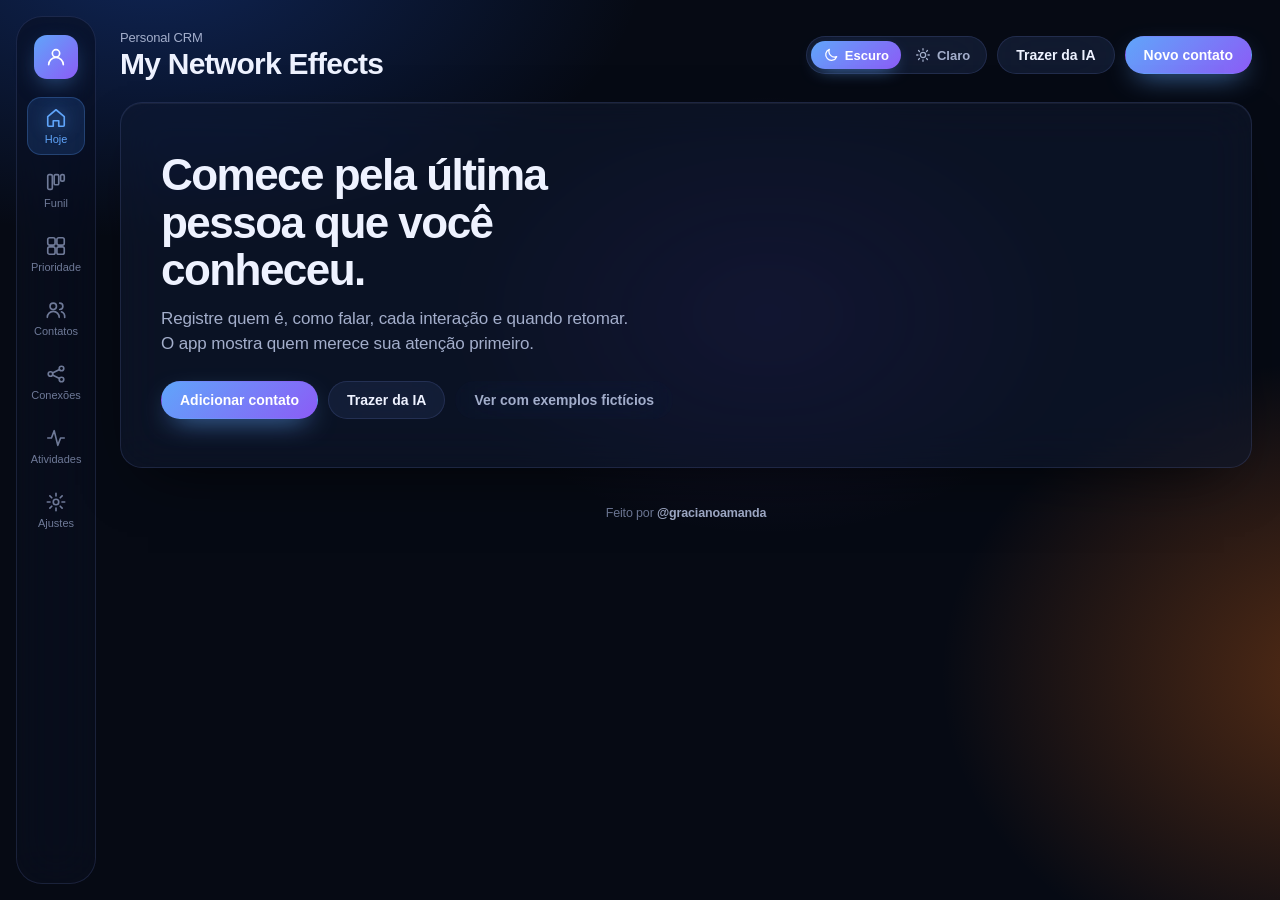
==== commit befefd92: "Novo nome: My Network Effects - Nome do app, ícone do celular e páginas trocados para My Network Eff" ====
--- a/index.html
+++ b/index.html
@@ -3,7 +3,7 @@
 <head>
 <meta charset="utf-8">
 <meta name="viewport" content="width=device-width, initial-scale=1, viewport-fit=cover">
-<title>Minha Rede · Personal CRM</title>
+<title>My Network Effects · Personal CRM</title>
 <meta name="description" content="Personal CRM para quem conhece muita gente em eventos e reuniões. Roda no navegador, sem servidor.">
 <meta name="theme-color" content="#060A14">
 <link rel="manifest" href="manifest.webmanifest">
@@ -11,7 +11,7 @@
 <link rel="apple-touch-icon" href="img/icone-180.png">
 <meta name="apple-mobile-web-app-capable" content="yes">
 <meta name="mobile-web-app-capable" content="yes">
-<meta name="apple-mobile-web-app-title" content="Minha Rede">
+<meta name="apple-mobile-web-app-title" content="My Network">
 <meta name="apple-mobile-web-app-status-bar-style" content="black-translucent">
 <link rel="stylesheet" href="styles.css">
 </head>
@@ -36,7 +36,7 @@
     <header class="top">
       <div class="brand">
         <span class="vol">Personal CRM</span>
-        <h1 id="appName">Minha Rede</h1>
+        <h1 id="appName">My Network Effects</h1>
       </div>
       <div class="actions">
         <div class="tema-sel" role="group" aria-label="Aparência do app">
--- a/styles.css
+++ b/styles.css
@@ -203,9 +203,11 @@
 .saud { min-height: 236px; }
 .spark { position: absolute; right: 0; bottom: 0; width: 60%; height: auto; max-height: 150px; }
 .spark-leg { position: absolute; left: 24px; bottom: 18px; font-size: 12px; color: var(--muted); }
-.spark path.l { fill: none; stroke: var(--azul-2); stroke-width: 2.5; filter: drop-shadow(0 0 6px rgba(96, 165, 250, .9)); }
+.spark path.l { fill: none; stroke: var(--azul-2); stroke-width: 2.5; }
+.spark path.g { fill: none; stroke: var(--azul-2); stroke-width: 10; stroke-linecap: round; opacity: .16; }
 .spark path.a { fill: url(#gSpark); }
-.spark circle { fill: #BFDBFE; filter: drop-shadow(0 0 5px rgba(96, 165, 250, 1)); }
+.spark circle { fill: #DBEAFE; stroke: rgba(96, 165, 250, .45); stroke-width: 5; paint-order: stroke; }
+:root[data-tema="claro"] .spark circle { fill: #FFFFFF; stroke: #2563EB; stroke-width: 2.5; }
 
 .anel { display: grid; grid-template-columns: 1fr auto; align-items: center; gap: 10px; }
 .anel .num { font: 600 52px/1 var(--font-d); letter-spacing: -.04em; }
@@ -217,8 +219,9 @@
 .ring { width: 140px; height: 140px; transform: rotate(-90deg); }
 .ring circle { fill: none; stroke-width: 12; }
 .ring .trilho { stroke: var(--trilho); }
-.ring .valor { stroke: url(#gRing); stroke-linecap: round; filter: drop-shadow(0 0 8px rgba(139, 92, 246, .6)); }
-.ring.quente .valor { stroke: url(#gRingQ); filter: drop-shadow(0 0 8px rgba(249, 115, 22, .6)); }
+.ring .valor, .ring .brilho { stroke: url(#gRing); stroke-linecap: round; }
+.ring .brilho { stroke-width: 22; opacity: .16; }
+.ring.quente .valor, .ring.quente .brilho { stroke: url(#gRingQ); }
 .ring-wrap { position: relative; display: grid; place-items: center; }
 .ring-wrap .centro { position: absolute; text-align: center; }
 .ring-wrap .centro b { display: block; font: 600 26px var(--font-d); }
